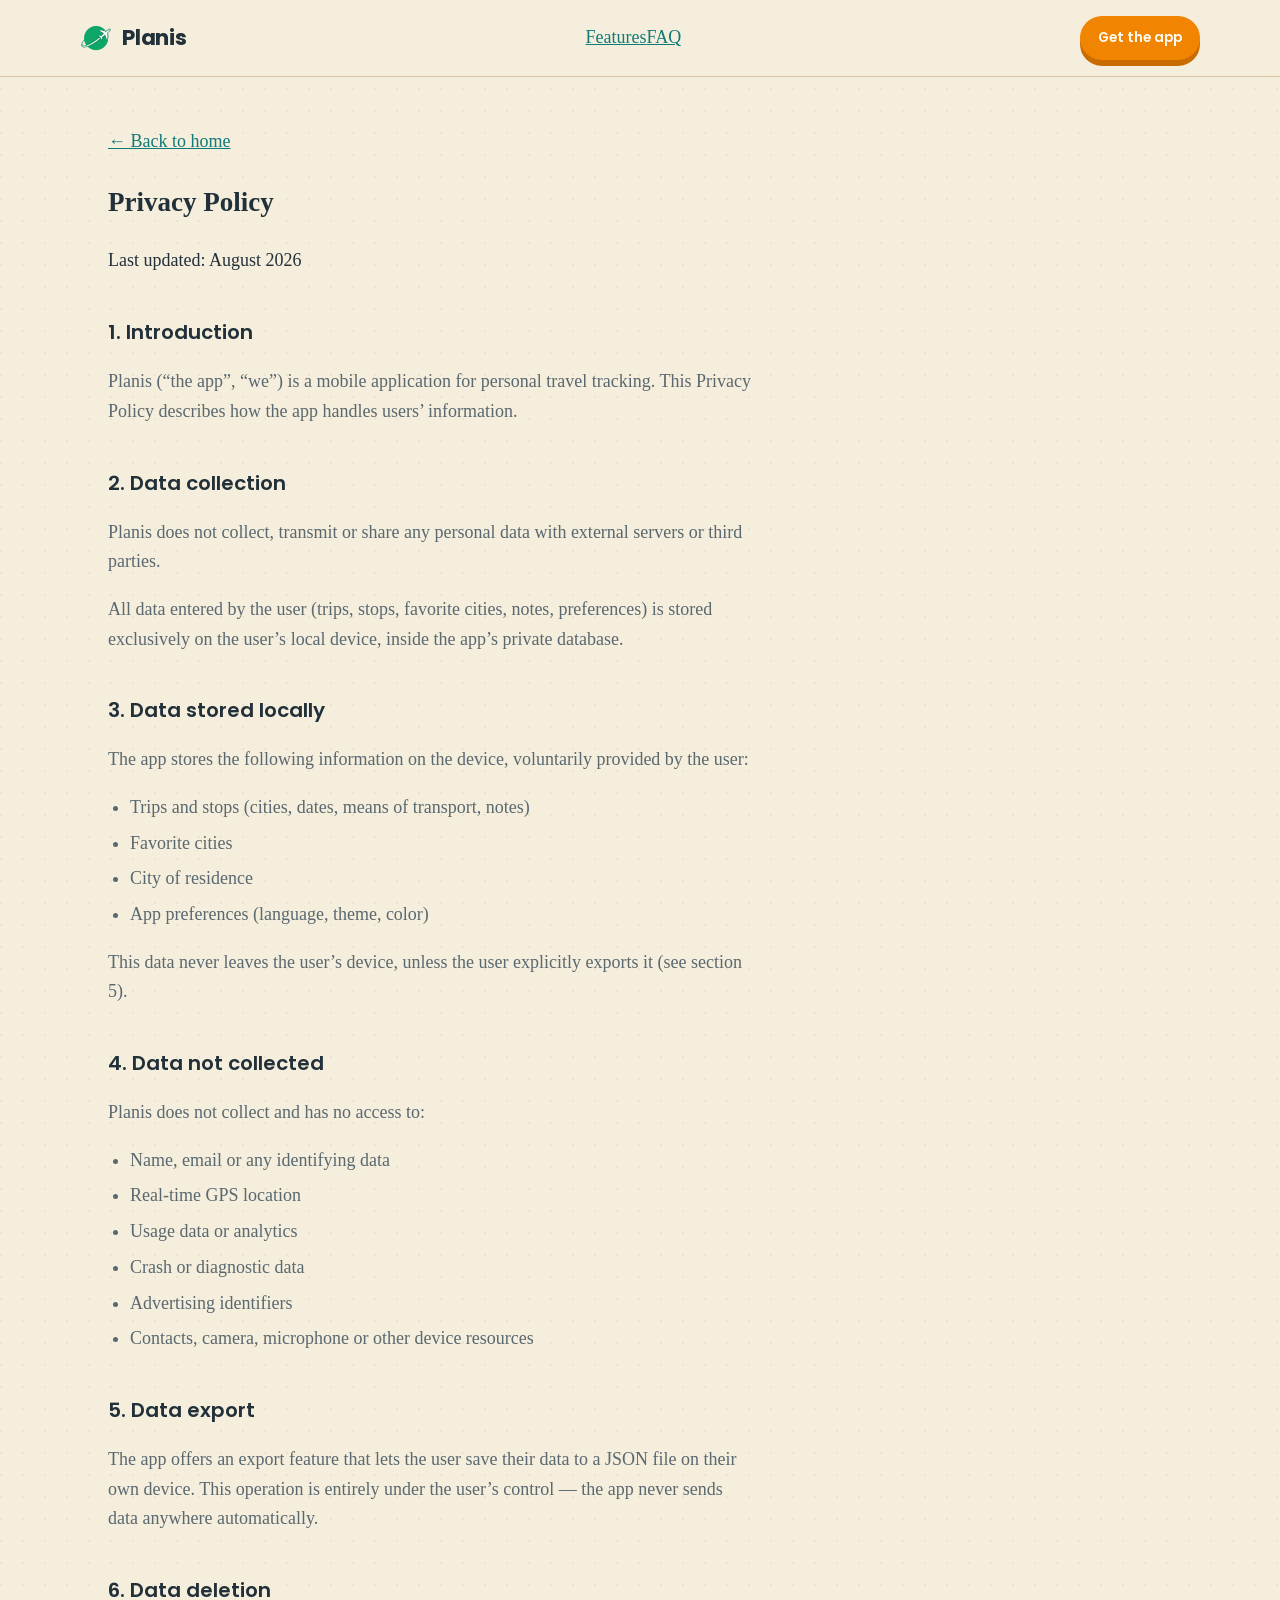
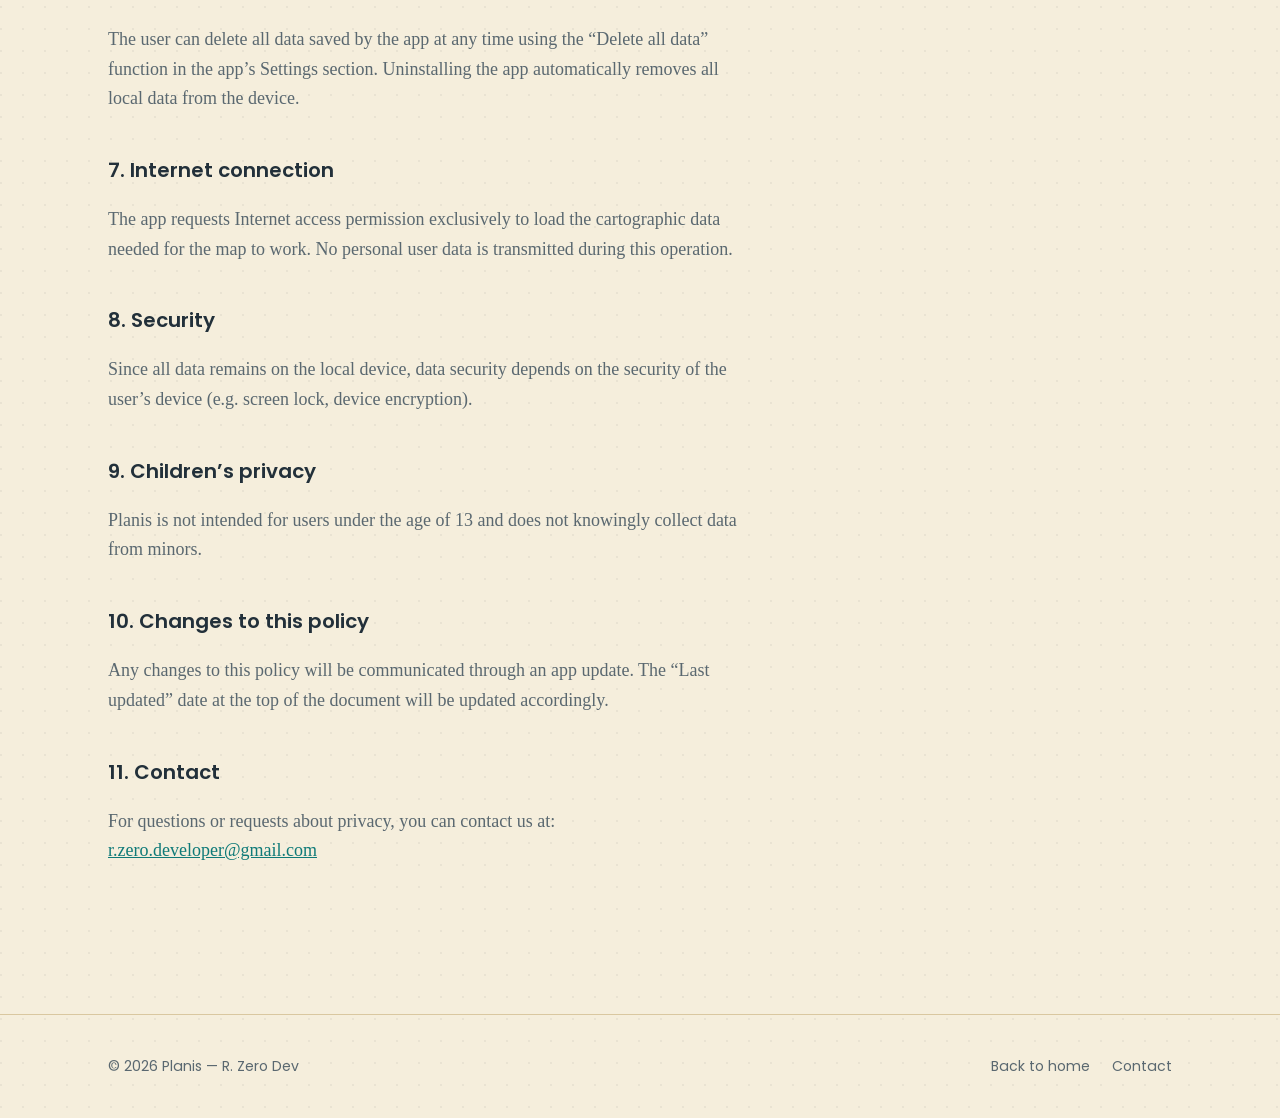
==== privacy.html @ 554a8220 "Update privacy.html" ====
<!DOCTYPE html>
<html lang="en">
<head>
<meta charset="UTF-8">
<meta name="viewport" content="width=device-width, initial-scale=1.0">
<title>Privacy Policy — Planis</title>
<meta name="description" content="Privacy Policy of Planis: how the app handles your data.">
<link rel="icon" href="icon.png">
<link rel="preconnect" href="https://fonts.googleapis.com">
<link rel="preconnect" href="https://fonts.gstatic.com" crossorigin>
<link href="https://fonts.googleapis.com/css2?family=Poppins:wght@400;500;600;700&display=swap" rel="stylesheet">
<link rel="stylesheet" href="style.css">
</head>
<body>

<header class="site">
  <div class="wrap site-bar">
    <a class="logo" href="index.html">
      <img class="logo-img" src="icon.png" alt="" onerror="this.style.display='none';this.nextElementSibling.style.display='block'">
      <svg style="display:none" viewBox="0 0 32 32"><rect width="32" height="32" rx="9" fill="#0bc90f"/></svg>
      Planis
    </a>
    <nav class="pill"><a href="index.html#features">Features</a><a href="index.html#faq">FAQ</a></nav>
    <a class="btn btn-primary btn-small" href="https://play.google.com/store/apps/details?id=com.rzerodev.planis" target="_blank" rel="noopener">Get the app</a>
  </div>
  <div class="fade-line"></div>
</header>

<main>
  <section class="legal">
    <div class="wrap">
      <a class="back-link" href="index.html">&larr; Back to home</a>
      <h1>Privacy Policy</h1>
      <p class="updated">Last updated: August 2026</p>

      <div class="legal-body card">
        <h2>1. Introduction</h2>
        <p>Planis (“the app”, “we”) is a mobile application for personal travel tracking. This Privacy Policy describes how the app handles users’ information.</p>

        <h2>2. Data collection</h2>
        <p>Planis does not collect, transmit or share any personal data with external servers or third parties.</p>
        <p>All data entered by the user (trips, stops, favorite cities, notes, preferences) is stored exclusively on the user’s local device, inside the app’s private database.</p>

        <h2>3. Data stored locally</h2>
        <p>The app stores the following information on the device, voluntarily provided by the user:</p>
        <ul>
          <li>Trips and stops (cities, dates, means of transport, notes)</li>
          <li>Favorite cities</li>
          <li>City of residence</li>
          <li>App preferences (language, theme, color)</li>
        </ul>
        <p>This data never leaves the user’s device, unless the user explicitly exports it (see section 5).</p>

        <h2>4. Data not collected</h2>
        <p>Planis does not collect and has no access to:</p>
        <ul>
          <li>Name, email or any identifying data</li>
          <li>Real-time GPS location</li>
          <li>Usage data or analytics</li>
          <li>Crash or diagnostic data</li>
          <li>Advertising identifiers</li>
          <li>Contacts, camera, microphone or other device resources</li>
        </ul>

        <h2>5. Data export</h2>
        <p>The app offers an export feature that lets the user save their data to a JSON file on their own device. This operation is entirely under the user’s control — the app never sends data anywhere automatically.</p>

        <h2>6. Data deletion</h2>
        <p>The user can delete all data saved by the app at any time using the “Delete all data” function in the app’s Settings section. Uninstalling the app automatically removes all local data from the device.</p>

        <h2>7. Internet connection</h2>
        <p>The app requests Internet access permission exclusively to load the cartographic data needed for the map to work. No personal user data is transmitted during this operation.</p>

        <h2>8. Security</h2>
        <p>Since all data remains on the local device, data security depends on the security of the user’s device (e.g. screen lock, device encryption).</p>

        <h2>9. Children’s privacy</h2>
        <p>Planis is not intended for users under the age of 13 and does not knowingly collect data from minors.</p>

        <h2>10. Changes to this policy</h2>
        <p>Any changes to this policy will be communicated through an app update. The “Last updated” date at the top of the document will be updated accordingly.</p>

        <h2>11. Contact</h2>
        <p>For questions or requests about privacy, you can contact us at: <a href="mailto:r.zero.developer@gmail.com">r.zero.developer@gmail.com</a></p>
      </div>
    </div>
  </section>
</main>

<footer class="site">
  <div class="wrap">
    <div class="fade-line" style="margin:0"></div>
    <div class="footer-grid">
      <span>© <span id="anno"></span> Planis — R. Zero Dev</span>
      <div class="footer-links"><a href="index.html">Back to home</a><a href="mailto:r.zero.developer@gmail.com">Contact</a></div>
    </div>
  </div>
</footer>
<script>document.getElementById('anno').textContent = new Date().getFullYear();</script>
</body>
</html>
---- style.css ----
/* Planis — landing page
   Palette ispirata a una mappa di carta invecchiata: fondo "carta",
   inchiostro blu-antracite, accento arancione (lo stesso dell'app)
   e un teal "oceano" come secondo accento per le rotte tratteggiate. */

:root {
  --paper: #f5eedc;
  --paper-alt: #fbf6ea;
  --ink: #22303a;
  --ink-soft: #5a6870;
  --orange: #f18502;
  --orange-dark: #c96c00;
  --teal: #0f7a78;
  --line: #d9c7a0;
  --line-strong: #c2ac7c;
  --radius: 18px;
  --max-w: 1120px;
  --font-head: "Poppins", "Segoe UI", sans-serif;
  --font-body: "Newsreader", Georgia, "Times New Roman", serif;
}

* { box-sizing: border-box; }

html {
  scroll-behavior: smooth;
}

@media (prefers-reduced-motion: reduce) {
  html { scroll-behavior: auto; }
  * { animation-duration: 0.01ms !important; transition-duration: 0.01ms !important; }
}

body {
  margin: 0;
  background: var(--paper);
  color: var(--ink);
  font-family: var(--font-body);
  font-size: 18px;
  line-height: 1.65;
  background-image:
    radial-gradient(circle at 1px 1px, rgba(34,48,58,0.06) 1px, transparent 0);
  background-size: 22px 22px;
}

a { color: var(--teal); }
a:focus-visible,
button:focus-visible {
  outline: 3px solid var(--orange);
  outline-offset: 2px;
}

img, svg { max-width: 100%; display: block; }

.wrap {
  max-width: var(--max-w);
  margin: 0 auto;
  padding: 0 28px;
}

/* ---------- Header ---------- */

header.site {
  position: sticky;
  top: 0;
  z-index: 20;
  background: rgba(245, 238, 220, 0.92);
  backdrop-filter: blur(6px);
  border-bottom: 1px solid var(--line);
}

.site-bar {
  display: flex;
  align-items: center;
  justify-content: space-between;
  gap: 20px;
  padding: 16px 0;
}

.logo {
  display: flex;
  align-items: center;
  gap: 10px;
  font-family: var(--font-head);
  font-weight: 700;
  font-size: 1.35rem;
  color: var(--ink);
  text-decoration: none;
  letter-spacing: -0.01em;
}

.logo svg, .logo .logo-img { width: 32px; height: 32px; border-radius: 8px; }

nav.site-nav {
  display: flex;
  align-items: center;
  gap: 26px;
  font-family: var(--font-head);
  font-size: 0.95rem;
  font-weight: 500;
}

nav.site-nav a {
  color: var(--ink-soft);
  text-decoration: none;
  border-bottom: 2px solid transparent;
  padding-bottom: 3px;
  transition: border-color 0.15s ease, color 0.15s ease;
}

nav.site-nav a:hover { color: var(--ink); border-color: var(--orange); }

.btn {
  display: inline-flex;
  align-items: center;
  gap: 9px;
  font-family: var(--font-head);
  font-weight: 600;
  font-size: 0.95rem;
  text-decoration: none;
  padding: 12px 22px;
  border-radius: 999px;
  border: 2px solid transparent;
  cursor: pointer;
  transition: transform 0.15s ease, box-shadow 0.15s ease;
}

.btn-primary {
  background: var(--orange);
  color: #fffaf1;
  box-shadow: 0 6px 0 var(--orange-dark);
}
.btn-primary:hover { transform: translateY(-2px); }
.btn-primary:active { transform: translateY(2px); box-shadow: 0 2px 0 var(--orange-dark); }

.btn-ghost {
  border-color: var(--ink);
  color: var(--ink);
}
.btn-ghost:hover { background: var(--ink); color: var(--paper); }

.btn-small { padding: 9px 16px; font-size: 0.85rem; }

/* ---------- Hero ---------- */

.hero {
  padding: 70px 0 40px;
}

.hero-grid {
  display: grid;
  grid-template-columns: 1.1fr 0.9fr;
  gap: 56px;
  align-items: center;
}

.eyebrow-route {
  display: flex;
  align-items: center;
  gap: 10px;
  color: var(--teal);
  font-family: var(--font-head);
  font-weight: 600;
  font-size: 0.92rem;
  margin-bottom: 18px;
}

.eyebrow-route svg { width: 22px; height: 14px; }

h1.hero-title {
  font-family: var(--font-head);
  font-size: clamp(2.3rem, 4.2vw, 3.3rem);
  line-height: 1.12;
  font-weight: 700;
  letter-spacing: -0.02em;
  margin: 0 0 22px;
  color: var(--ink);
}

.hero-sub {
  font-size: 1.15rem;
  color: var(--ink-soft);
  max-width: 46ch;
  margin: 0 0 34px;
}

.hero-actions {
  display: flex;
  flex-wrap: wrap;
  align-items: center;
  gap: 16px;
  margin-bottom: 30px;
}

.hero-note {
  font-family: var(--font-head);
  font-size: 0.85rem;
  color: var(--ink-soft);
}

.social-row {
  display: flex;
  gap: 12px;
}

.social-btn {
  width: 42px;
  height: 42px;
  border-radius: 50%;
  border: 1.5px solid var(--line-strong);
  display: flex;
  align-items: center;
  justify-content: center;
  color: var(--ink);
  text-decoration: none;
  transition: background 0.15s ease, color 0.15s ease, border-color 0.15s ease;
}
.social-btn svg { width: 19px; height: 19px; }
.social-btn:hover { background: var(--ink); border-color: var(--ink); color: var(--paper); }

/* ---------- Hero illustration: hand-drawn route ---------- */

.hero-art {
  position: relative;
}

.map-card {
  background: var(--paper-alt);
  border: 1px solid var(--line);
  border-radius: var(--radius);
  padding: 26px;
  box-shadow: 0 18px 40px -22px rgba(34,48,58,0.35);
}

.map-card svg { width: 100%; height: auto; }

.stamp {
  position: absolute;
  font-family: var(--font-head);
  font-weight: 700;
  font-size: 0.72rem;
  letter-spacing: 0.03em;
  color: var(--teal);
  border: 2px solid var(--teal);
  border-radius: 50%;
  width: 74px;
  height: 74px;
  display: flex;
  align-items: center;
  justify-content: center;
  text-align: center;
  transform: rotate(-11deg);
  background: var(--paper-alt);
}

.stamp.stamp-2 {
  border-color: var(--orange);
  color: var(--orange-dark);
  transform: rotate(9deg);
}

/* ---------- Sections ---------- */

section { padding: 64px 0; }

.section-head {
  max-width: 60ch;
  margin-bottom: 44px;
}

.section-head .kicker {
  font-family: var(--font-head);
  font-weight: 600;
  color: var(--teal);
  font-size: 0.9rem;
  margin-bottom: 8px;
}

.section-head h2 {
  font-family: var(--font-head);
  font-size: clamp(1.6rem, 3vw, 2.2rem);
  font-weight: 700;
  letter-spacing: -0.01em;
  margin: 0 0 12px;
  color: var(--ink);
}

.section-head p {
  color: var(--ink-soft);
  margin: 0;
}

.route-divider {
  width: 100%;
  height: 20px;
  margin: 0 0 10px;
}

/* Features */

.feature-route {
  display: grid;
  grid-template-columns: repeat(4, 1fr);
  gap: 0;
  position: relative;
}

.feature-route::before {
  content: "";
  position: absolute;
  top: 34px;
  left: 5%;
  right: 5%;
  height: 0;
  border-top: 2.5px dashed var(--line-strong);
}

.feature {
  display: flex;
  flex-direction: column;
  align-items: flex-start;
  padding: 0 16px;
  position: relative;
}

.feature-badge {
  width: 68px;
  height: 68px;
  border-radius: 50%;
  background: var(--paper-alt);
  border: 2px solid var(--ink);
  display: flex;
  align-items: center;
  justify-content: center;
  margin-bottom: 20px;
  position: relative;
  z-index: 2;
}

.feature-badge svg { width: 30px; height: 30px; color: var(--ink); }

.feature h3 {
  font-family: var(--font-head);
  font-size: 1.05rem;
  font-weight: 600;
  margin: 0 0 8px;
}

.feature p {
  color: var(--ink-soft);
  font-size: 0.98rem;
  margin: 0;
}

/* CTA band */

.cta-band {
  background: var(--ink);
  color: var(--paper);
  border-radius: 26px;
  padding: 56px 48px;
  display: flex;
  align-items: center;
  justify-content: space-between;
  gap: 30px;
  flex-wrap: wrap;
}

.cta-band h2 {
  font-family: var(--font-head);
  font-size: clamp(1.5rem, 3vw, 2rem);
  margin: 0 0 8px;
}

.cta-band p {
  color: #c8d2d6;
  margin: 0;
  max-width: 48ch;
}

.cta-band .btn-primary {
  box-shadow: 0 6px 0 var(--orange-dark);
}

/* ---------- Footer ---------- */

footer.site {
  border-top: 1px solid var(--line);
  padding: 40px 0;
  margin-top: 40px;
}

.footer-grid {
  display: flex;
  justify-content: space-between;
  align-items: center;
  flex-wrap: wrap;
  gap: 18px;
  font-family: var(--font-head);
  font-size: 0.88rem;
  color: var(--ink-soft);
}

.footer-links {
  display: flex;
  gap: 22px;
}

.footer-links a {
  color: var(--ink-soft);
  text-decoration: none;
}
.footer-links a:hover { color: var(--ink); text-decoration: underline; }

/* ---------- Privacy page ---------- */

.legal {
  padding: 50px 0 90px;
}

.legal-header {
  margin-bottom: 40px;
  padding-bottom: 24px;
  border-bottom: 2px dashed var(--line-strong);
}

.legal-header .back-link {
  display: inline-flex;
  align-items: center;
  gap: 6px;
  font-family: var(--font-head);
  font-size: 0.9rem;
  font-weight: 600;
  color: var(--teal);
  text-decoration: none;
  margin-bottom: 18px;
}

.legal-header h1 {
  font-family: var(--font-head);
  font-size: clamp(1.8rem, 3.4vw, 2.4rem);
  margin: 0 0 8px;
}

.legal-header .updated {
  font-style: italic;
  color: var(--ink-soft);
  font-size: 0.95rem;
}

.legal-body { max-width: 72ch; }

.legal-body h2 {
  font-family: var(--font-head);
  font-size: 1.25rem;
  font-weight: 600;
  margin: 40px 0 12px;
  color: var(--ink);
}

.legal-body p, .legal-body li { color: var(--ink-soft); }
.legal-body ul { padding-left: 22px; }
.legal-body li { margin-bottom: 6px; }

/* ---------- Responsive ---------- */

@media (max-width: 860px) {
  .hero-grid { grid-template-columns: 1fr; }
  .hero-art { order: -1; }
  .feature-route { grid-template-columns: 1fr 1fr; row-gap: 36px; }
  .feature-route::before { display: none; }
  .cta-band { flex-direction: column; text-align: center; justify-content: center; }
}

@media (max-width: 560px) {
  body { font-size: 16.5px; }
  .site-bar nav.site-nav { display: none; }
  .feature-route { grid-template-columns: 1fr; }
  .wrap { padding: 0 20px; }
  .cta-band { padding: 40px 26px; }
}


/* ---------- Screenshot frame (con placeholder se manca il file) ---------- */

.shot {
  background: var(--ink);
  border-radius: 22px;
  padding: 8px;
  box-shadow: 0 22px 40px -22px rgba(34,48,58,0.5);
  overflow: hidden;
}
.shot img { width: 100%; height: auto; border-radius: 15px; }
.shot.empty {
  aspect-ratio: 16 / 9;
  display: flex;
  align-items: center;
  justify-content: center;
  background: var(--paper-alt);
  border: 2px dashed var(--line-strong);
  box-shadow: none;
  color: var(--ink-soft);
  font-family: var(--font-head);
  font-size: 0.85rem;
}

/* ---------- Stats strip ---------- */

.stats {
  display: grid;
  grid-template-columns: repeat(4, 1fr);
  border-top: 2px dashed var(--line-strong);
  border-bottom: 2px dashed var(--line-strong);
  padding: 26px 0;
}
.stat-item { padding: 0 18px; border-left: 1px solid var(--line); }
.stat-item:first-child { border-left: 0; padding-left: 0; }
.stat-num {
  font-family: var(--font-head);
  font-weight: 700;
  font-size: 1.9rem;
  color: var(--orange-dark);
  line-height: 1.2;
}
.stat-txt { color: var(--ink-soft); font-size: 0.95rem; }

/* ---------- Feature rows con screenshot ---------- */

.row {
  display: grid;
  grid-template-columns: 1fr 1fr;
  gap: 56px;
  align-items: center;
  padding: 44px 0;
}
.row.flip .row-text { order: 2; }
.row h3 {
  font-family: var(--font-head);
  font-size: 1.5rem;
  margin: 0 0 12px;
  letter-spacing: -0.01em;
}
.row p { color: var(--ink-soft); margin: 0 0 16px; max-width: 46ch; }
.tags { display: flex; flex-wrap: wrap; gap: 8px; }
.tags span {
  font-family: var(--font-head);
  font-size: 0.8rem;
  font-weight: 500;
  border: 1.5px solid var(--line-strong);
  border-radius: 999px;
  padding: 4px 12px;
  color: var(--ink);
}

/* ---------- FAQ ---------- */

.faq { max-width: 760px; }
.faq details { border-bottom: 1px solid var(--line-strong); padding: 18px 0; }
.faq summary {
  font-family: var(--font-head);
  font-weight: 600;
  cursor: pointer;
  list-style: none;
  display: flex;
  justify-content: space-between;
  gap: 16px;
}
.faq summary::-webkit-details-marker { display: none; }
.faq summary::after { content: "+"; color: var(--orange-dark); font-size: 1.3rem; line-height: 1; }
.faq details[open] summary::after { content: "\2212"; }
.faq details p { color: var(--ink-soft); margin: 12px 0 0; }

.follow { display: flex; align-items: center; gap: 18px; flex-wrap: wrap; }
.follow p { margin: 0; font-family: var(--font-head); font-weight: 600; }

@media (max-width: 860px) {
  .row { grid-template-columns: 1fr; gap: 26px; padding: 30px 0; }
  .row.flip .row-text { order: 0; }
  .stats { grid-template-columns: 1fr 1fr; row-gap: 22px; }
  .stat-item:nth-child(3) { border-left: 0; padding-left: 0; }
}
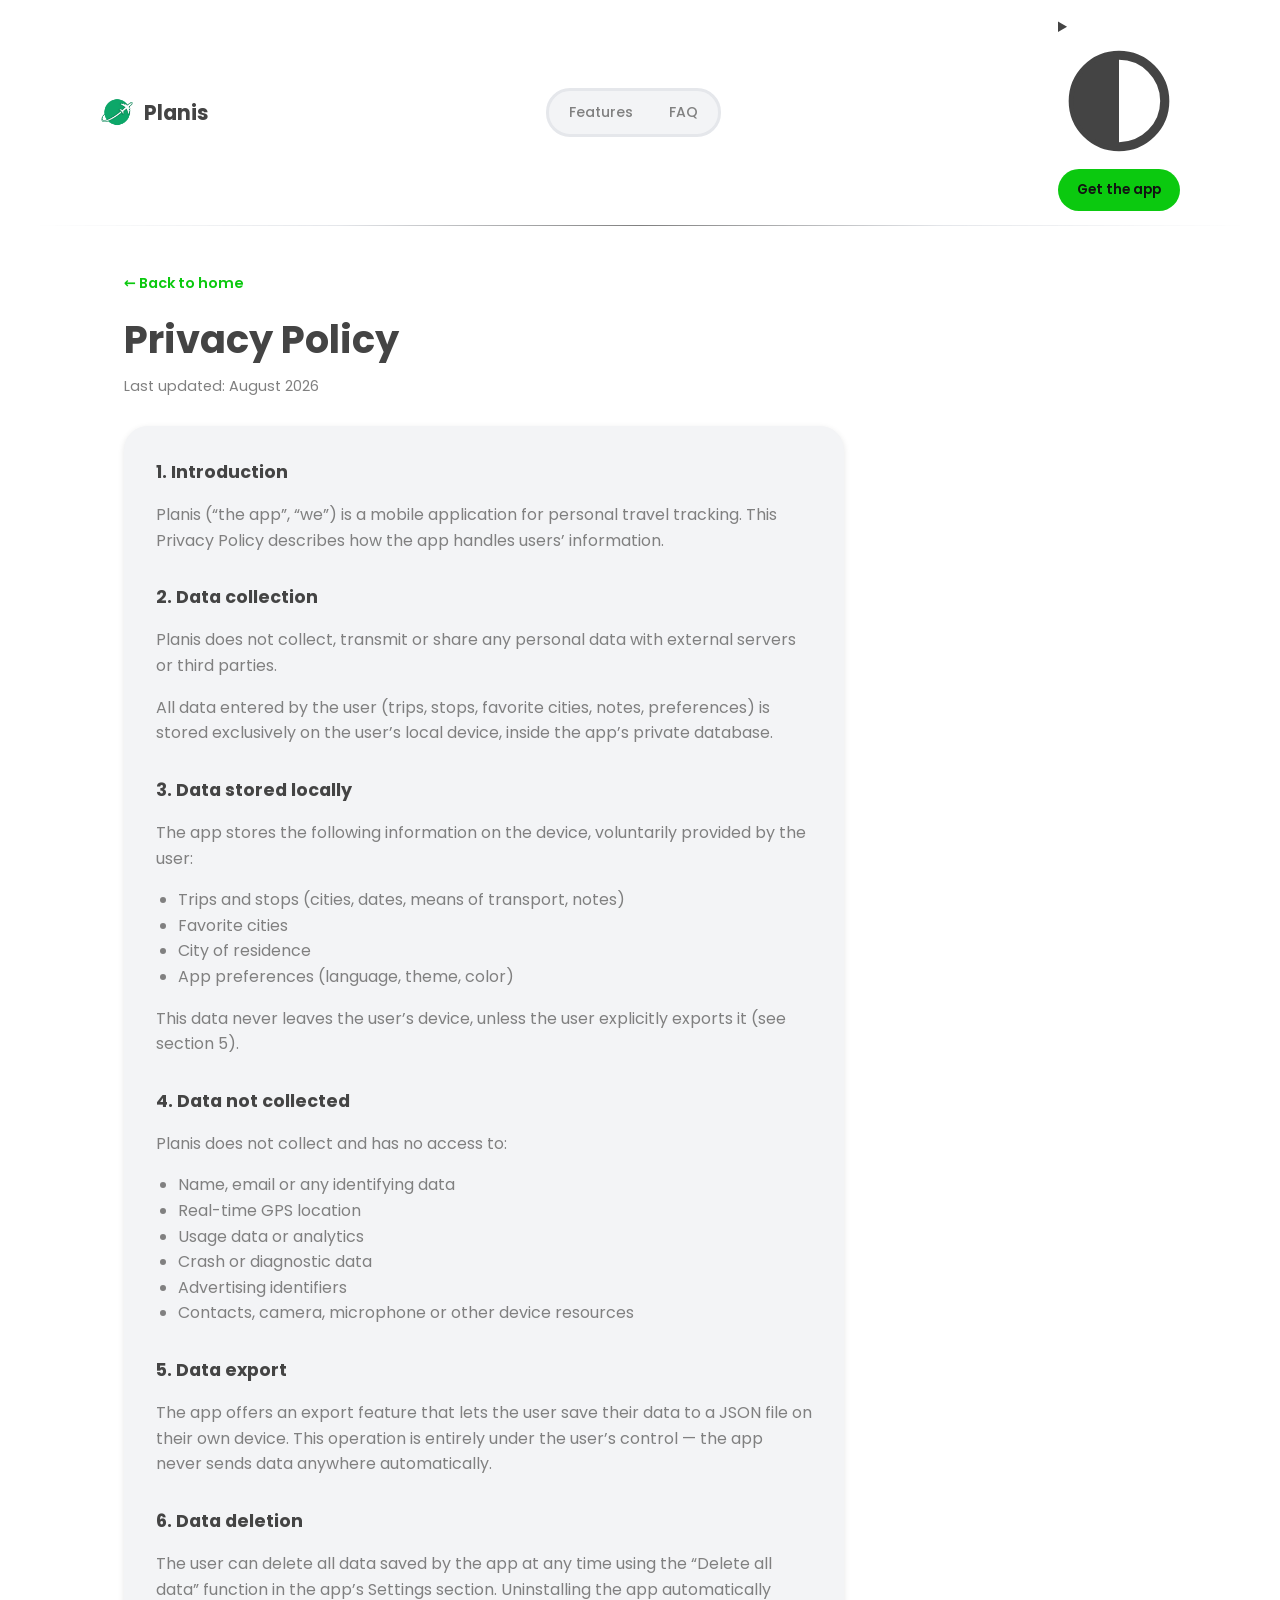
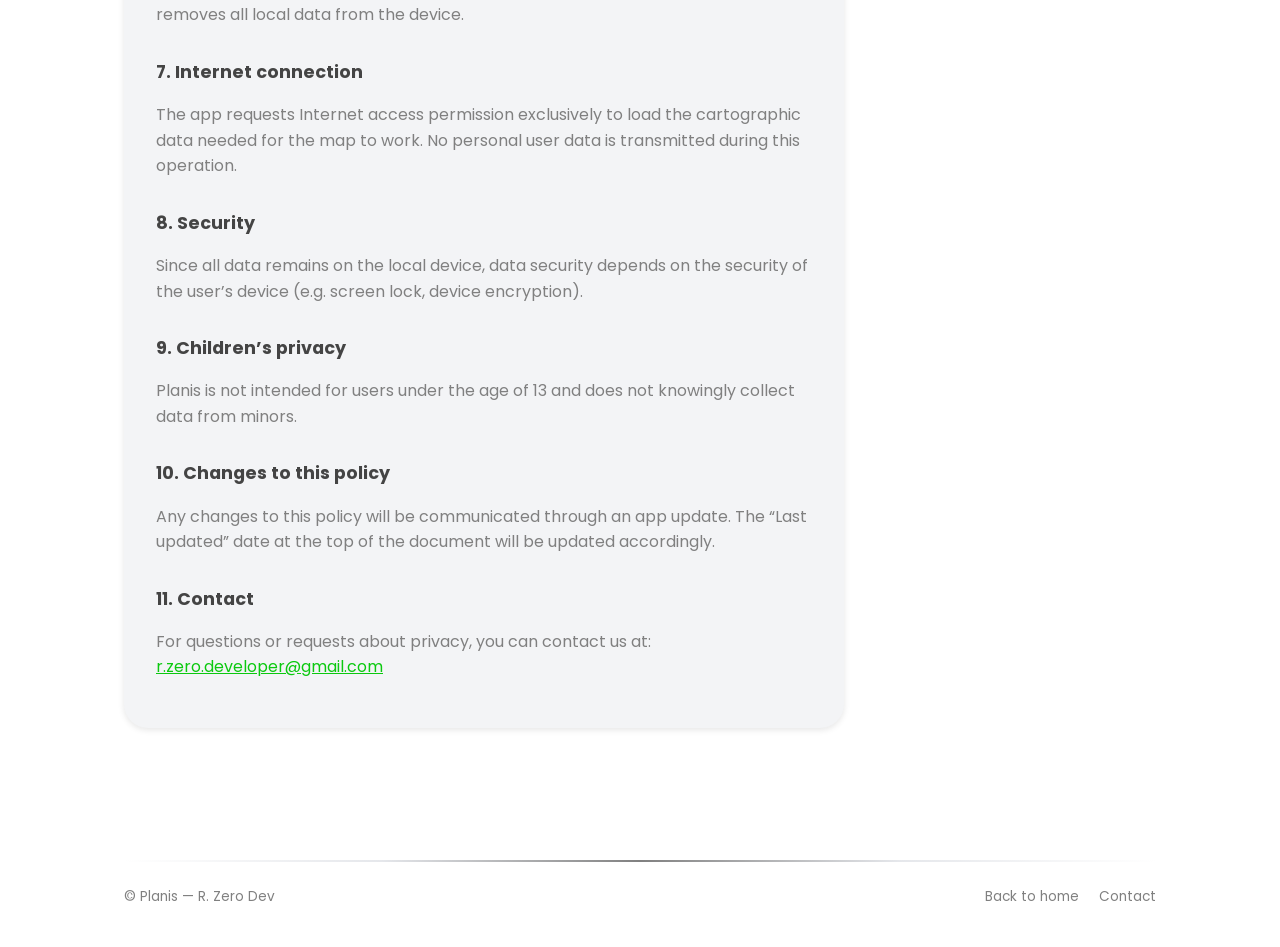
==== commit 2b3b10b0: "Update privacy.html" ====
--- a/privacy.html
+++ b/privacy.html
@@ -4,8 +4,10 @@
 <meta charset="UTF-8">
 <meta name="viewport" content="width=device-width, initial-scale=1.0">
 <title>Privacy Policy — Planis</title>
+<link rel="canonical" href="https://rzerodeveloper.github.io/planis-privacy/privacy.html">
 <meta name="description" content="Privacy Policy of Planis: how the app handles your data.">
 <link rel="icon" href="icon.png">
+<script src="script.js"></script>
 <link rel="preconnect" href="https://fonts.googleapis.com">
 <link rel="preconnect" href="https://fonts.gstatic.com" crossorigin>
 <link href="https://fonts.googleapis.com/css2?family=Poppins:wght@400;500;600;700&display=swap" rel="stylesheet">
@@ -21,7 +23,28 @@
       Planis
     </a>
     <nav class="pill"><a href="index.html#features">Features</a><a href="index.html#faq">FAQ</a></nav>
-    <a class="btn btn-primary btn-small" href="https://play.google.com/store/apps/details?id=com.rzerodev.planis" target="_blank" rel="noopener">Get the app</a>
+    <div class="header-actions">
+      <details class="prefs">
+        <summary aria-label="Appearance"><svg viewBox="0 0 24 24" fill="none" stroke="currentColor" stroke-width="1.8" stroke-linecap="round"><circle cx="12" cy="12" r="9"/><path d="M12 3a9 9 0 0 0 0 18z" fill="currentColor" stroke="none"/></svg></summary>
+        <div class="prefs-panel">
+          <div class="prefs-label">Theme</div>
+          <div class="seg" role="group" aria-label="Theme">
+            <button data-theme-set="system" aria-pressed="true">System</button>
+            <button data-theme-set="light" aria-pressed="false">Light</button>
+            <button data-theme-set="dark" aria-pressed="false">Dark</button>
+          </div>
+          <div class="prefs-label">Accent color</div>
+          <div class="swatches" role="group" aria-label="Accent color">
+            <button class="swatch" style="background:#0BC90F" data-c="#0BC90F" aria-label="Green" aria-pressed="true"></button>
+            <button class="swatch" style="background:#F18502" data-c="#F18502" aria-label="Orange" aria-pressed="false"></button>
+            <button class="swatch" style="background:#00EAFF" data-c="#00EAFF" aria-label="Cyan" aria-pressed="false"></button>
+            <button class="swatch" style="background:#A90CC4" data-c="#A90CC4" aria-label="Magenta" aria-pressed="false"></button>
+            <button class="swatch" style="background:#BD1207" data-c="#BD1207" aria-label="Red" aria-pressed="false"></button>
+          </div>
+        </div>
+      </details>
+      <a class="btn btn-primary btn-small" href="https://play.google.com/store/apps/details?id=com.rzerodev.planis" target="_blank" rel="noopener">Get the app</a>
+    </div>
   </div>
   <div class="fade-line"></div>
 </header>
@@ -96,6 +119,5 @@
     </div>
   </div>
 </footer>
-<script>document.getElementById('anno').textContent = new Date().getFullYear();</script>
 </body>
 </html>
--- a/style.css
+++ b/style.css
@@ -1,60 +1,59 @@
-/* Planis — landing page
-   Palette ispirata a una mappa di carta invecchiata: fondo "carta",
-   inchiostro blu-antracite, accento arancione (lo stesso dell'app)
-   e un teal "oceano" come secondo accento per le rotte tratteggiate. */
+/* Planis landing — stile ripreso dall'app (Theme.kt): Poppins, card a 24dp,
+   superfici chiaro/scuro, colore d'accento selezionabile, linea sfumata sotto i titoli. */
 
 :root {
-  --paper: #f5eedc;
-  --paper-alt: #fbf6ea;
-  --ink: #22303a;
-  --ink-soft: #5a6870;
-  --orange: #f18502;
-  --orange-dark: #c96c00;
-  --teal: #0f7a78;
-  --line: #d9c7a0;
-  --line-strong: #c2ac7c;
-  --radius: 18px;
-  --max-w: 1120px;
-  --font-head: "Poppins", "Segoe UI", sans-serif;
-  --font-body: "Newsreader", Georgia, "Times New Roman", serif;
+  --accent: #0bc90f;
+  --surface: #ffffff;
+  --surface-var: #f3f4f6;
+  --outline: #e5e7eb;
+  --on: #444444;
+  --on-var: #808080;
+  --on-accent: #121212;
+  --radius: 24px;
+  --max-w: 1080px;
+  --font: "Poppins", system-ui, sans-serif;
+}
+
+@media (prefers-color-scheme: dark) {
+  :root {
+    --surface: #121212;
+    --surface-var: #1e1e1e;
+    --outline: #2c2c2c;
+    --on: #e3e3e3;
+    --on-var: #8e8e93;
+  }
 }
 
 * { box-sizing: border-box; }
-
-html {
-  scroll-behavior: smooth;
-}
-
+html { scroll-behavior: smooth; }
 @media (prefers-reduced-motion: reduce) {
   html { scroll-behavior: auto; }
-  * { animation-duration: 0.01ms !important; transition-duration: 0.01ms !important; }
+  * { transition-duration: 0.01ms !important; }
 }
 
 body {
   margin: 0;
-  background: var(--paper);
-  color: var(--ink);
-  font-family: var(--font-body);
-  font-size: 18px;
-  line-height: 1.65;
-  background-image:
-    radial-gradient(circle at 1px 1px, rgba(34,48,58,0.06) 1px, transparent 0);
-  background-size: 22px 22px;
-}
-
-a { color: var(--teal); }
-a:focus-visible,
-button:focus-visible {
-  outline: 3px solid var(--orange);
-  outline-offset: 2px;
-}
-
-img, svg { max-width: 100%; display: block; }
-
-.wrap {
-  max-width: var(--max-w);
-  margin: 0 auto;
-  padding: 0 28px;
+  background: var(--surface);
+  color: var(--on);
+  font-family: var(--font);
+  font-size: 16px;
+  line-height: 1.6;
+}
+
+a { color: var(--accent); }
+a:focus-visible, button:focus-visible, summary:focus-visible {
+  outline: 3px solid var(--accent);
+  outline-offset: 3px;
+}
+img { max-width: 100%; display: block; }
+
+.wrap { max-width: var(--max-w); margin: 0 auto; padding: 0 24px; }
+
+/* Linea sfumata come sotto la TopAppBar dell'app */
+.fade-line {
+  height: 1.5px;
+  margin: 0 32px;
+  background: linear-gradient(90deg, transparent, var(--outline), var(--on-var), var(--outline), transparent);
 }
 
 /* ---------- Header ---------- */
@@ -63,518 +62,196 @@
   position: sticky;
   top: 0;
   z-index: 20;
-  background: rgba(245, 238, 220, 0.92);
-  backdrop-filter: blur(6px);
-  border-bottom: 1px solid var(--line);
-}
-
+  background: color-mix(in srgb, var(--surface) 92%, transparent);
+  backdrop-filter: blur(8px);
+}
 .site-bar {
   display: flex;
   align-items: center;
   justify-content: space-between;
-  gap: 20px;
-  padding: 16px 0;
-}
-
+  gap: 16px;
+  padding: 14px 0;
+}
 .logo {
   display: flex;
   align-items: center;
   gap: 10px;
-  font-family: var(--font-head);
   font-weight: 700;
-  font-size: 1.35rem;
-  color: var(--ink);
+  font-size: 1.3rem;
+  color: var(--on);
   text-decoration: none;
-  letter-spacing: -0.01em;
-}
-
-.logo svg, .logo .logo-img { width: 32px; height: 32px; border-radius: 8px; }
-
-nav.site-nav {
+}
+.logo-img, .logo svg { width: 34px; height: 34px; border-radius: 10px; }
+
+/* Barra di navigazione a pillola, come la NavigationBar dell'app */
+nav.pill {
   display: flex;
-  align-items: center;
-  gap: 26px;
-  font-family: var(--font-head);
-  font-size: 0.95rem;
+  gap: 4px;
+  padding: 4px;
+  background: var(--surface-var);
+  border: 3px solid var(--outline);
+  border-radius: 24px;
+}
+nav.pill a {
+  color: var(--on-var);
+  text-decoration: none;
+  font-size: 0.88rem;
   font-weight: 500;
-}
-
-nav.site-nav a {
-  color: var(--ink-soft);
-  text-decoration: none;
-  border-bottom: 2px solid transparent;
-  padding-bottom: 3px;
-  transition: border-color 0.15s ease, color 0.15s ease;
-}
-
-nav.site-nav a:hover { color: var(--ink); border-color: var(--orange); }
+  padding: 6px 16px;
+  border-radius: 18px;
+  transition: color 0.15s;
+}
+nav.pill a:hover { color: var(--accent); }
 
 .btn {
   display: inline-flex;
   align-items: center;
-  gap: 9px;
-  font-family: var(--font-head);
+  gap: 8px;
+  font-family: var(--font);
   font-weight: 600;
   font-size: 0.95rem;
   text-decoration: none;
-  padding: 12px 22px;
-  border-radius: 999px;
-  border: 2px solid transparent;
-  cursor: pointer;
-  transition: transform 0.15s ease, box-shadow 0.15s ease;
-}
-
-.btn-primary {
-  background: var(--orange);
-  color: #fffaf1;
-  box-shadow: 0 6px 0 var(--orange-dark);
-}
-.btn-primary:hover { transform: translateY(-2px); }
-.btn-primary:active { transform: translateY(2px); box-shadow: 0 2px 0 var(--orange-dark); }
-
-.btn-ghost {
-  border-color: var(--ink);
-  color: var(--ink);
-}
-.btn-ghost:hover { background: var(--ink); color: var(--paper); }
-
-.btn-small { padding: 9px 16px; font-size: 0.85rem; }
+  padding: 13px 26px;
+  border-radius: 24px;
+  border: 1px solid transparent;
+  transition: transform 0.15s;
+}
+.btn:hover { transform: translateY(-2px); }
+.btn-primary { background: var(--accent); color: var(--on-accent); }
+.btn-ghost { background: var(--surface); border-color: var(--outline); color: var(--on); }
+.btn-small { padding: 9px 18px; font-size: 0.85rem; }
 
 /* ---------- Hero ---------- */
 
-.hero {
-  padding: 70px 0 40px;
-}
-
+.hero { padding: 64px 0 32px; }
 .hero-grid {
   display: grid;
-  grid-template-columns: 1.1fr 0.9fr;
-  gap: 56px;
-  align-items: center;
-}
-
-.eyebrow-route {
-  display: flex;
-  align-items: center;
-  gap: 10px;
-  color: var(--teal);
-  font-family: var(--font-head);
-  font-weight: 600;
-  font-size: 0.92rem;
-  margin-bottom: 18px;
-}
-
-.eyebrow-route svg { width: 22px; height: 14px; }
-
+  grid-template-columns: 1.05fr 0.95fr;
+  gap: 48px;
+  align-items: center;
+}
 h1.hero-title {
-  font-family: var(--font-head);
-  font-size: clamp(2.3rem, 4.2vw, 3.3rem);
-  line-height: 1.12;
+  font-size: clamp(2.1rem, 4.4vw, 3.2rem);
+  line-height: 1.15;
   font-weight: 700;
   letter-spacing: -0.02em;
-  margin: 0 0 22px;
-  color: var(--ink);
-}
-
-.hero-sub {
-  font-size: 1.15rem;
-  color: var(--ink-soft);
-  max-width: 46ch;
-  margin: 0 0 34px;
-}
-
-.hero-actions {
-  display: flex;
-  flex-wrap: wrap;
-  align-items: center;
-  gap: 16px;
-  margin-bottom: 30px;
-}
-
-.hero-note {
-  font-family: var(--font-head);
-  font-size: 0.85rem;
-  color: var(--ink-soft);
-}
-
-.social-row {
-  display: flex;
-  gap: 12px;
-}
-
+  margin: 0 0 18px;
+  color: var(--on);
+}
+.hero-title em { font-style: normal; color: var(--accent); }
+.hero-sub { color: var(--on-var); font-size: 1.08rem; max-width: 46ch; margin: 0 0 30px; }
+.hero-actions { display: flex; flex-wrap: wrap; gap: 12px; margin-bottom: 28px; }
+
+.social-row { display: flex; gap: 10px; }
 .social-btn {
-  width: 42px;
-  height: 42px;
-  border-radius: 50%;
-  border: 1.5px solid var(--line-strong);
-  display: flex;
-  align-items: center;
-  justify-content: center;
-  color: var(--ink);
-  text-decoration: none;
-  transition: background 0.15s ease, color 0.15s ease, border-color 0.15s ease;
-}
-.social-btn svg { width: 19px; height: 19px; }
-.social-btn:hover { background: var(--ink); border-color: var(--ink); color: var(--paper); }
-
-/* ---------- Hero illustration: hand-drawn route ---------- */
-
-.hero-art {
-  position: relative;
-}
-
-.map-card {
-  background: var(--paper-alt);
-  border: 1px solid var(--line);
+  width: 44px; height: 44px;
+  border-radius: 14px;
+  background: var(--surface-var);
+  border: 1px solid var(--outline);
+  display: flex; align-items: center; justify-content: center;
+  color: var(--on);
+  transition: color 0.15s, border-color 0.15s;
+}
+.social-btn svg { width: 20px; height: 20px; }
+.social-btn:hover { color: var(--accent); border-color: var(--accent); }
+
+.swatches { display: flex; align-items: center; gap: 8px; margin-top: 22px; color: var(--on-var); font-size: 0.82rem; }
+.swatch {
+  width: 22px; height: 22px; border-radius: 50%;
+  border: 2px solid var(--surface);
+  box-shadow: 0 0 0 1px var(--outline);
+  cursor: pointer; padding: 0;
+}
+.swatch[aria-pressed="true"] { box-shadow: 0 0 0 2px var(--on); }
+
+/* ---------- Cards ---------- */
+
+.card {
+  background: var(--surface-var);
   border-radius: var(--radius);
-  padding: 26px;
-  box-shadow: 0 18px 40px -22px rgba(34,48,58,0.35);
-}
-
-.map-card svg { width: 100%; height: auto; }
-
-.stamp {
-  position: absolute;
-  font-family: var(--font-head);
-  font-weight: 700;
-  font-size: 0.72rem;
-  letter-spacing: 0.03em;
-  color: var(--teal);
-  border: 2px solid var(--teal);
-  border-radius: 50%;
-  width: 74px;
-  height: 74px;
-  display: flex;
-  align-items: center;
-  justify-content: center;
-  text-align: center;
-  transform: rotate(-11deg);
-  background: var(--paper-alt);
-}
-
-.stamp.stamp-2 {
-  border-color: var(--orange);
-  color: var(--orange-dark);
-  transform: rotate(9deg);
-}
-
-/* ---------- Sections ---------- */
-
-section { padding: 64px 0; }
-
-.section-head {
-  max-width: 60ch;
-  margin-bottom: 44px;
-}
-
-.section-head .kicker {
-  font-family: var(--font-head);
-  font-weight: 600;
-  color: var(--teal);
-  font-size: 0.9rem;
-  margin-bottom: 8px;
-}
-
-.section-head h2 {
-  font-family: var(--font-head);
-  font-size: clamp(1.6rem, 3vw, 2.2rem);
-  font-weight: 700;
-  letter-spacing: -0.01em;
-  margin: 0 0 12px;
-  color: var(--ink);
-}
-
-.section-head p {
-  color: var(--ink-soft);
-  margin: 0;
-}
-
-.route-divider {
-  width: 100%;
-  height: 20px;
-  margin: 0 0 10px;
-}
-
-/* Features */
-
-.feature-route {
-  display: grid;
-  grid-template-columns: repeat(4, 1fr);
-  gap: 0;
-  position: relative;
-}
-
-.feature-route::before {
-  content: "";
-  position: absolute;
-  top: 34px;
-  left: 5%;
-  right: 5%;
-  height: 0;
-  border-top: 2.5px dashed var(--line-strong);
-}
-
-.feature {
-  display: flex;
-  flex-direction: column;
-  align-items: flex-start;
-  padding: 0 16px;
-  position: relative;
-}
-
-.feature-badge {
-  width: 68px;
-  height: 68px;
-  border-radius: 50%;
-  background: var(--paper-alt);
-  border: 2px solid var(--ink);
-  display: flex;
-  align-items: center;
-  justify-content: center;
-  margin-bottom: 20px;
-  position: relative;
-  z-index: 2;
-}
-
-.feature-badge svg { width: 30px; height: 30px; color: var(--ink); }
-
-.feature h3 {
-  font-family: var(--font-head);
-  font-size: 1.05rem;
-  font-weight: 600;
-  margin: 0 0 8px;
-}
-
-.feature p {
-  color: var(--ink-soft);
-  font-size: 0.98rem;
-  margin: 0;
-}
-
-/* CTA band */
-
-.cta-band {
-  background: var(--ink);
-  color: var(--paper);
-  border-radius: 26px;
-  padding: 56px 48px;
-  display: flex;
-  align-items: center;
-  justify-content: space-between;
-  gap: 30px;
-  flex-wrap: wrap;
-}
-
-.cta-band h2 {
-  font-family: var(--font-head);
-  font-size: clamp(1.5rem, 3vw, 2rem);
-  margin: 0 0 8px;
-}
-
-.cta-band p {
-  color: #c8d2d6;
-  margin: 0;
-  max-width: 48ch;
-}
-
-.cta-band .btn-primary {
-  box-shadow: 0 6px 0 var(--orange-dark);
-}
-
-/* ---------- Footer ---------- */
-
-footer.site {
-  border-top: 1px solid var(--line);
-  padding: 40px 0;
-  margin-top: 40px;
-}
-
-.footer-grid {
-  display: flex;
-  justify-content: space-between;
-  align-items: center;
-  flex-wrap: wrap;
-  gap: 18px;
-  font-family: var(--font-head);
-  font-size: 0.88rem;
-  color: var(--ink-soft);
-}
-
-.footer-links {
-  display: flex;
-  gap: 22px;
-}
-
-.footer-links a {
-  color: var(--ink-soft);
-  text-decoration: none;
-}
-.footer-links a:hover { color: var(--ink); text-decoration: underline; }
-
-/* ---------- Privacy page ---------- */
-
-.legal {
-  padding: 50px 0 90px;
-}
-
-.legal-header {
-  margin-bottom: 40px;
-  padding-bottom: 24px;
-  border-bottom: 2px dashed var(--line-strong);
-}
-
-.legal-header .back-link {
-  display: inline-flex;
-  align-items: center;
-  gap: 6px;
-  font-family: var(--font-head);
-  font-size: 0.9rem;
-  font-weight: 600;
-  color: var(--teal);
-  text-decoration: none;
-  margin-bottom: 18px;
-}
-
-.legal-header h1 {
-  font-family: var(--font-head);
-  font-size: clamp(1.8rem, 3.4vw, 2.4rem);
-  margin: 0 0 8px;
-}
-
-.legal-header .updated {
-  font-style: italic;
-  color: var(--ink-soft);
-  font-size: 0.95rem;
-}
-
-.legal-body { max-width: 72ch; }
-
-.legal-body h2 {
-  font-family: var(--font-head);
-  font-size: 1.25rem;
-  font-weight: 600;
-  margin: 40px 0 12px;
-  color: var(--ink);
-}
-
-.legal-body p, .legal-body li { color: var(--ink-soft); }
-.legal-body ul { padding-left: 22px; }
-.legal-body li { margin-bottom: 6px; }
-
-/* ---------- Responsive ---------- */
-
-@media (max-width: 860px) {
-  .hero-grid { grid-template-columns: 1fr; }
-  .hero-art { order: -1; }
-  .feature-route { grid-template-columns: 1fr 1fr; row-gap: 36px; }
-  .feature-route::before { display: none; }
-  .cta-band { flex-direction: column; text-align: center; justify-content: center; }
-}
-
-@media (max-width: 560px) {
-  body { font-size: 16.5px; }
-  .site-bar nav.site-nav { display: none; }
-  .feature-route { grid-template-columns: 1fr; }
-  .wrap { padding: 0 20px; }
-  .cta-band { padding: 40px 26px; }
-}
-
-
-/* ---------- Screenshot frame (con placeholder se manca il file) ---------- */
-
-.shot {
-  background: var(--ink);
-  border-radius: 22px;
-  padding: 8px;
-  box-shadow: 0 22px 40px -22px rgba(34,48,58,0.5);
-  overflow: hidden;
-}
-.shot img { width: 100%; height: auto; border-radius: 15px; }
+  box-shadow: 0 2px 6px rgba(0,0,0,0.10);
+}
+
+.shot { padding: 10px; border-radius: var(--radius); background: var(--surface-var); border: 1px solid var(--outline); overflow: hidden; }
+.shot img { width: 100%; height: auto; border-radius: 16px; }
 .shot.empty {
   aspect-ratio: 16 / 9;
-  display: flex;
-  align-items: center;
-  justify-content: center;
-  background: var(--paper-alt);
-  border: 2px dashed var(--line-strong);
-  box-shadow: none;
-  color: var(--ink-soft);
-  font-family: var(--font-head);
-  font-size: 0.85rem;
-}
-
-/* ---------- Stats strip ---------- */
+  display: flex; align-items: center; justify-content: center;
+  color: var(--on-var); font-size: 0.85rem;
+  border-style: dashed;
+}
 
 .stats {
   display: grid;
   grid-template-columns: repeat(4, 1fr);
-  border-top: 2px dashed var(--line-strong);
-  border-bottom: 2px dashed var(--line-strong);
-  padding: 26px 0;
-}
-.stat-item { padding: 0 18px; border-left: 1px solid var(--line); }
-.stat-item:first-child { border-left: 0; padding-left: 0; }
-.stat-num {
-  font-family: var(--font-head);
-  font-weight: 700;
-  font-size: 1.9rem;
-  color: var(--orange-dark);
-  line-height: 1.2;
-}
-.stat-txt { color: var(--ink-soft); font-size: 0.95rem; }
-
-/* ---------- Feature rows con screenshot ---------- */
-
-.row {
-  display: grid;
-  grid-template-columns: 1fr 1fr;
-  gap: 56px;
-  align-items: center;
-  padding: 44px 0;
-}
-.row.flip .row-text { order: 2; }
-.row h3 {
-  font-family: var(--font-head);
-  font-size: 1.5rem;
-  margin: 0 0 12px;
-  letter-spacing: -0.01em;
-}
-.row p { color: var(--ink-soft); margin: 0 0 16px; max-width: 46ch; }
+  gap: 16px;
+}
+.stat { padding: 22px 20px; text-align: center; }
+.stat-num { font-size: 1.6rem; font-weight: 700; color: var(--accent); line-height: 1.2; }
+.stat-txt { color: var(--on-var); font-size: 0.85rem; margin-top: 4px; }
+
+/* ---------- Sections ---------- */
+
+section { padding: 56px 0; }
+.section-head { margin-bottom: 32px; }
+.section-head h2 { font-size: clamp(1.5rem, 3vw, 2rem); font-weight: 700; margin: 0 0 8px; letter-spacing: -0.01em; }
+.section-head p { color: var(--on-var); margin: 0; max-width: 56ch; }
+
+.feature { padding: 28px; display: grid; grid-template-columns: 1fr 1fr; gap: 36px; align-items: center; margin-bottom: 20px; }
+.feature.flip .feature-text { order: 2; }
+.feature h3 { font-size: 1.35rem; margin: 0 0 10px; }
+.feature p { color: var(--on-var); margin: 0 0 16px; }
 .tags { display: flex; flex-wrap: wrap; gap: 8px; }
 .tags span {
-  font-family: var(--font-head);
-  font-size: 0.8rem;
-  font-weight: 500;
-  border: 1.5px solid var(--line-strong);
-  border-radius: 999px;
-  padding: 4px 12px;
-  color: var(--ink);
-}
-
-/* ---------- FAQ ---------- */
-
+  font-size: 0.78rem; font-weight: 500;
+  padding: 4px 12px; border-radius: 12px;
+  background: var(--surface); border: 1px solid var(--outline); color: var(--on);
+}
+
+/* FAQ */
 .faq { max-width: 760px; }
-.faq details { border-bottom: 1px solid var(--line-strong); padding: 18px 0; }
-.faq summary {
-  font-family: var(--font-head);
-  font-weight: 600;
-  cursor: pointer;
-  list-style: none;
-  display: flex;
-  justify-content: space-between;
-  gap: 16px;
-}
+.faq details { background: var(--surface-var); border-radius: 18px; padding: 16px 22px; margin-bottom: 10px; }
+.faq summary { font-weight: 600; cursor: pointer; list-style: none; display: flex; justify-content: space-between; gap: 16px; }
 .faq summary::-webkit-details-marker { display: none; }
-.faq summary::after { content: "+"; color: var(--orange-dark); font-size: 1.3rem; line-height: 1; }
+.faq summary::after { content: "+"; color: var(--accent); font-size: 1.3rem; line-height: 1; }
 .faq details[open] summary::after { content: "\2212"; }
-.faq details p { color: var(--ink-soft); margin: 12px 0 0; }
-
-.follow { display: flex; align-items: center; gap: 18px; flex-wrap: wrap; }
-.follow p { margin: 0; font-family: var(--font-head); font-weight: 600; }
+.faq details p { color: var(--on-var); margin: 10px 0 0; }
+
+/* CTA */
+.cta { padding: 44px; display: flex; align-items: center; justify-content: space-between; gap: 24px; flex-wrap: wrap; }
+.cta h2 { margin: 0 0 6px; font-size: 1.6rem; }
+.cta p { margin: 0; color: var(--on-var); }
+
+/* ---------- Footer ---------- */
+
+footer.site { margin-top: 24px; padding: 28px 0 40px; }
+.footer-grid { display: flex; justify-content: space-between; flex-wrap: wrap; gap: 14px; font-size: 0.85rem; color: var(--on-var); padding-top: 24px; }
+.footer-links { display: flex; gap: 20px; }
+.footer-links a { color: var(--on-var); text-decoration: none; }
+.footer-links a:hover { color: var(--accent); }
+
+/* ---------- Privacy ---------- */
+
+.legal { padding: 44px 0 80px; }
+.back-link { display: inline-block; color: var(--accent); text-decoration: none; font-weight: 600; font-size: 0.9rem; margin-bottom: 14px; }
+.legal h1 { font-size: clamp(1.8rem, 3.4vw, 2.4rem); margin: 0 0 4px; }
+.legal .updated { color: var(--on-var); font-size: 0.9rem; margin: 0 0 28px; }
+.legal-body { max-width: 72ch; padding: 32px; }
+.legal-body h2 { font-size: 1.1rem; margin: 30px 0 8px; color: var(--on); }
+.legal-body h2:first-child { margin-top: 0; }
+.legal-body p, .legal-body li { color: var(--on-var); }
+.legal-body ul { padding-left: 22px; }
+
+/* ---------- Responsive ---------- */
 
 @media (max-width: 860px) {
-  .row { grid-template-columns: 1fr; gap: 26px; padding: 30px 0; }
-  .row.flip .row-text { order: 0; }
-  .stats { grid-template-columns: 1fr 1fr; row-gap: 22px; }
-  .stat-item:nth-child(3) { border-left: 0; padding-left: 0; }
-}
+  .hero-grid, .feature { grid-template-columns: 1fr; }
+  .feature.flip .feature-text { order: 0; }
+  .stats { grid-template-columns: 1fr 1fr; }
+}
+@media (max-width: 600px) {
+  nav.pill { display: none; }
+  .wrap { padding: 0 18px; }
+  .cta { padding: 30px 24px; }
+  .legal-body { padding: 22px; }
+}
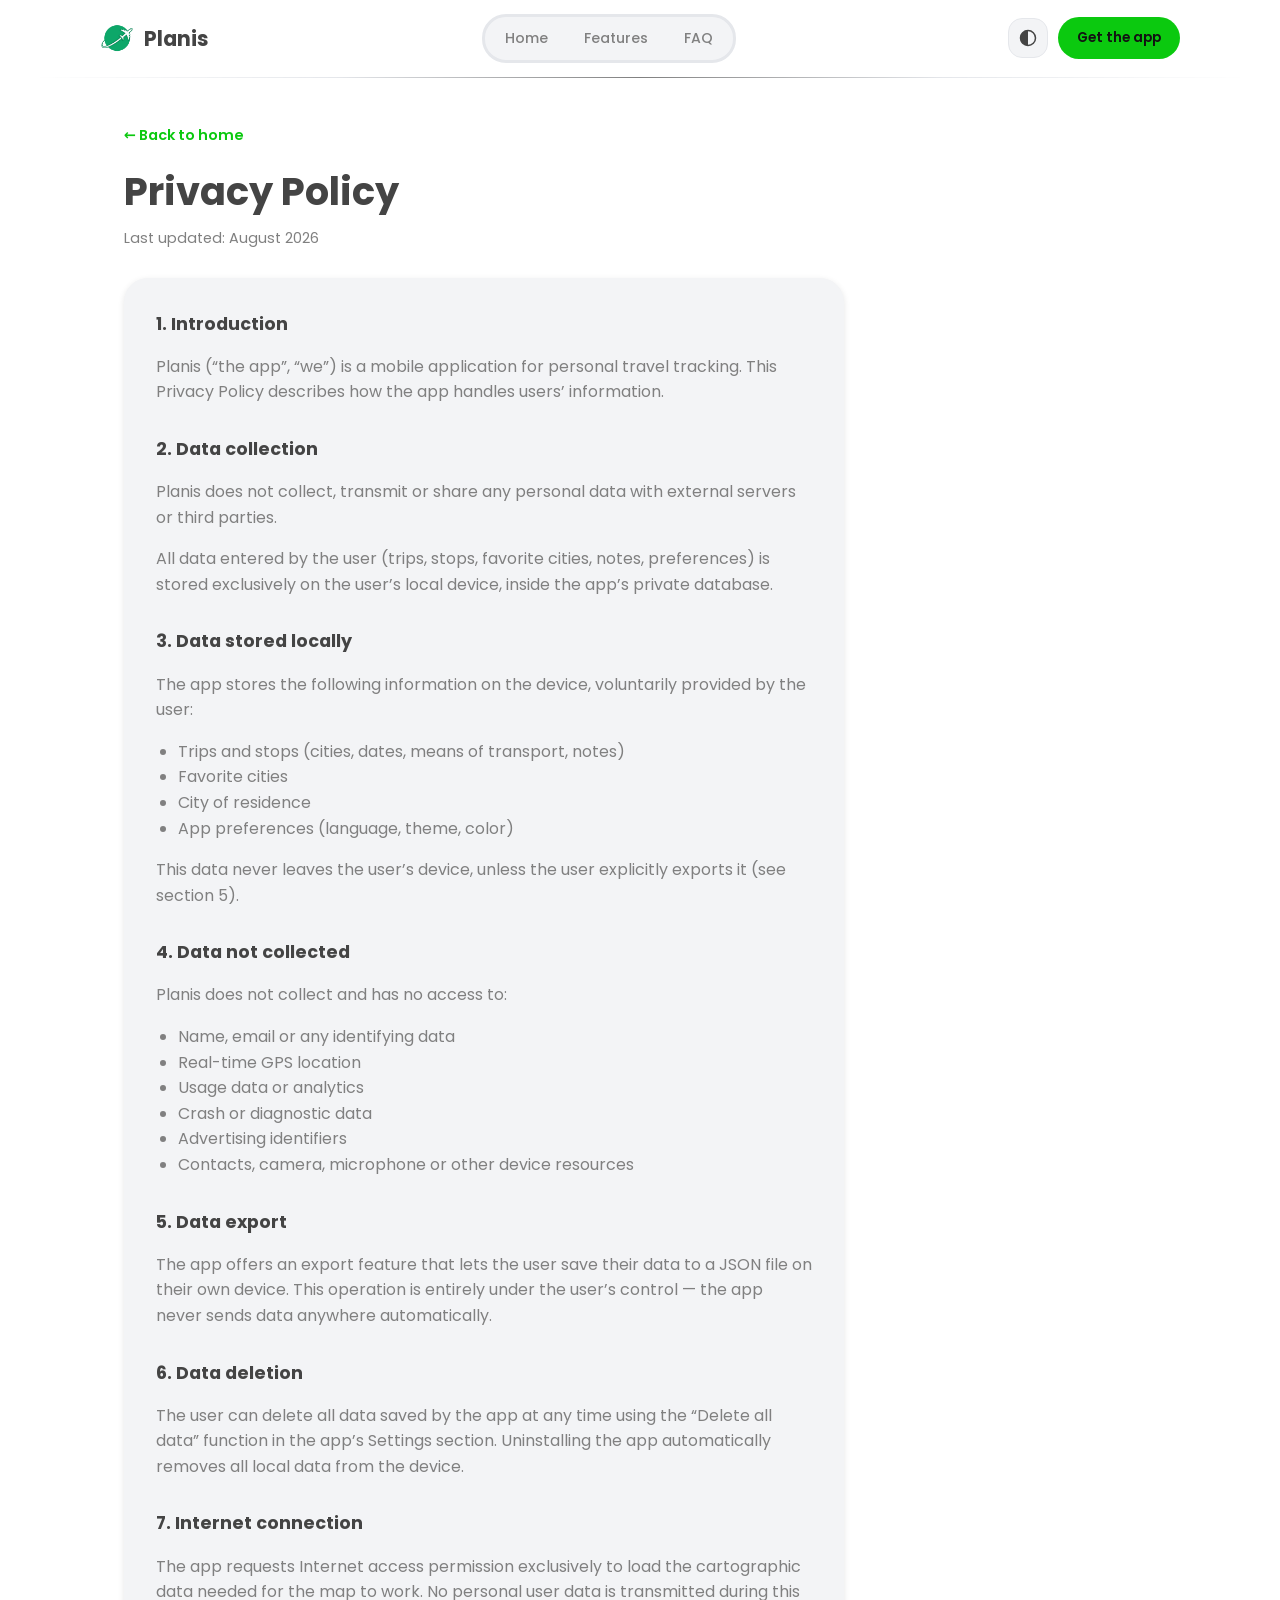
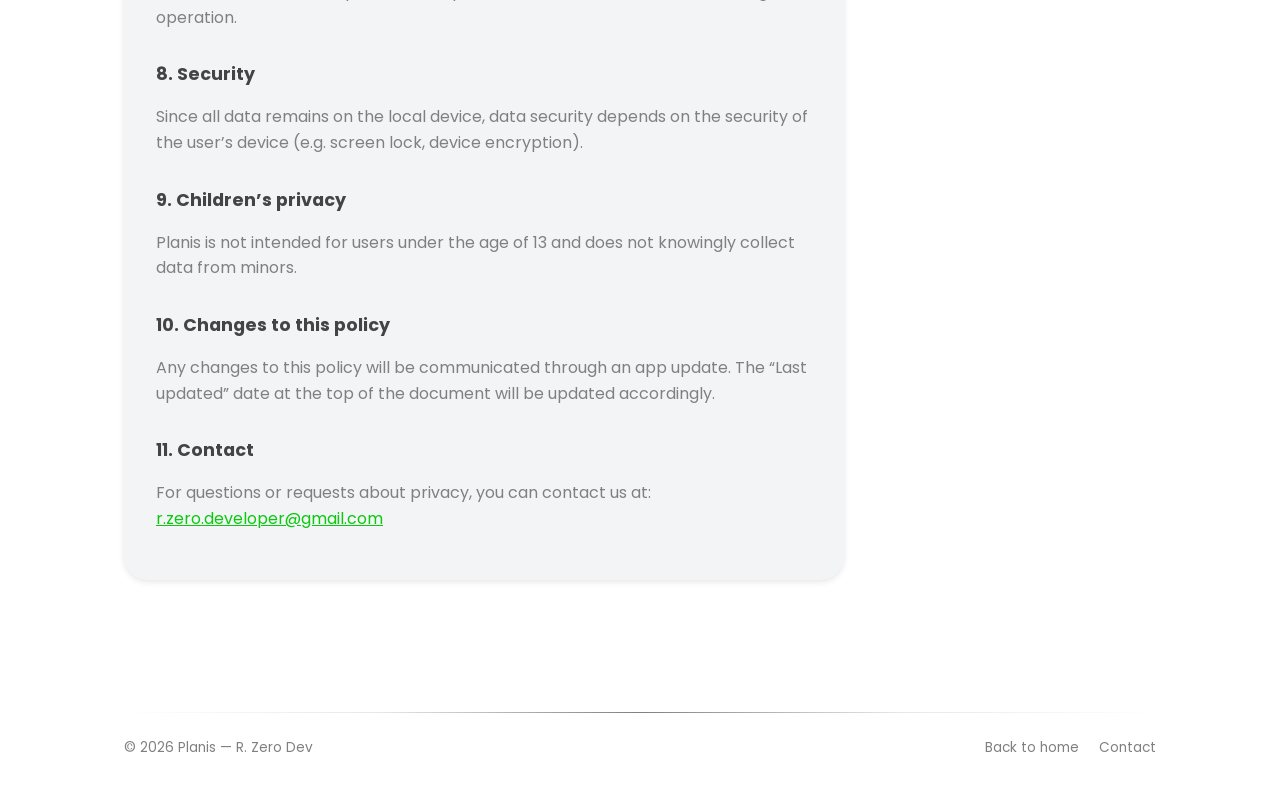
==== commit 9184a86e: "Update privacy.html" ====
--- a/privacy.html
+++ b/privacy.html
@@ -22,7 +22,7 @@
       <svg style="display:none" viewBox="0 0 32 32"><rect width="32" height="32" rx="9" fill="#0bc90f"/></svg>
       Planis
     </a>
-    <nav class="pill"><a href="index.html#features">Features</a><a href="index.html#faq">FAQ</a></nav>
+    <nav class="pill"><a href="index.html">Home</a><a href="index.html#features">Features</a><a href="index.html#faq">FAQ</a></nav>
     <div class="header-actions">
       <details class="prefs">
         <summary aria-label="Appearance"><svg viewBox="0 0 24 24" fill="none" stroke="currentColor" stroke-width="1.8" stroke-linecap="round"><circle cx="12" cy="12" r="9"/><path d="M12 3a9 9 0 0 0 0 18z" fill="currentColor" stroke="none"/></svg></summary>
@@ -51,7 +51,7 @@
 
 <main>
   <section class="legal">
-    <div class="wrap">
+    <div class="wrap"><div class="legal-inner">
       <a class="back-link" href="index.html">&larr; Back to home</a>
       <h1>Privacy Policy</h1>
       <p class="updated">Last updated: August 2026</p>
@@ -106,7 +106,7 @@
         <h2>11. Contact</h2>
         <p>For questions or requests about privacy, you can contact us at: <a href="mailto:r.zero.developer@gmail.com">r.zero.developer@gmail.com</a></p>
       </div>
-    </div>
+    </div></div>
   </section>
 </main>
 
--- a/style.css
+++ b/style.css
@@ -15,13 +15,12 @@
 }
 
 @media (prefers-color-scheme: dark) {
-  :root {
-    --surface: #121212;
-    --surface-var: #1e1e1e;
-    --outline: #2c2c2c;
-    --on: #e3e3e3;
-    --on-var: #8e8e93;
+  :root:not([data-theme="light"]) {
+    --surface: #121212; --surface-var: #1e1e1e; --outline: #2c2c2c; --on: #e3e3e3; --on-var: #8e8e93;
   }
+}
+:root[data-theme="dark"] {
+  --surface: #121212; --surface-var: #1e1e1e; --outline: #2c2c2c; --on: #e3e3e3; --on-var: #8e8e93;
 }
 
 * { box-sizing: border-box; }
@@ -155,7 +154,7 @@
 .social-btn svg { width: 20px; height: 20px; }
 .social-btn:hover { color: var(--accent); border-color: var(--accent); }
 
-.swatches { display: flex; align-items: center; gap: 8px; margin-top: 22px; color: var(--on-var); font-size: 0.82rem; }
+.swatches { display: flex; align-items: center; gap: 10px; }
 .swatch {
   width: 22px; height: 22px; border-radius: 50%;
   border: 2px solid var(--surface);
@@ -255,3 +254,69 @@
   .cta { padding: 30px 24px; }
   .legal-body { padding: 22px; }
 }
+
+
+/* ---------- Header: aspetto (tema + colore) ---------- */
+.header-actions { display: flex; align-items: center; gap: 10px; }
+.prefs { position: relative; }
+.prefs summary {
+  list-style: none; cursor: pointer;
+  width: 40px; height: 40px; border-radius: 14px;
+  display: flex; align-items: center; justify-content: center;
+  background: var(--surface-var); border: 1px solid var(--outline); color: var(--on);
+}
+.prefs summary::-webkit-details-marker { display: none; }
+.prefs summary svg { width: 20px; height: 20px; }
+.prefs[open] summary { border-color: var(--accent); color: var(--accent); }
+.prefs-panel {
+  position: absolute; right: 0; top: 50px; width: 260px; padding: 18px;
+  background: var(--surface-var); border: 1px solid var(--outline);
+  border-radius: 20px; box-shadow: 0 10px 30px rgba(0,0,0,0.25);
+}
+.prefs-label { font-size: 0.78rem; font-weight: 600; color: var(--on-var); margin: 0 0 8px; }
+.prefs-label:not(:first-child) { margin-top: 16px; }
+.seg { display: flex; background: var(--outline); border-radius: 12px; padding: 3px; }
+.seg button {
+  flex: 1; border: 0; background: transparent; color: var(--on-var);
+  font: 500 0.82rem var(--font); padding: 7px 0; border-radius: 9px; cursor: pointer;
+}
+.seg button[aria-pressed="true"] { background: var(--surface); color: var(--accent); font-weight: 700; }
+
+/* ---------- Badge Google Play ---------- */
+.badge img { height: 56px; width: auto; }
+.badge { display: inline-block; transition: transform 0.15s; }
+.badge:hover { transform: translateY(-2px); }
+
+/* ---------- Hero shot ---------- */
+.hero-shot { display: flex; justify-content: center; }
+.hero-shot img { max-height: 560px; width: auto; border-radius: 24px; box-shadow: 0 10px 30px rgba(0,0,0,0.18); }
+
+/* ---------- Feature grid (solo testo) ---------- */
+.feat-grid { display: grid; grid-template-columns: repeat(3, 1fr); gap: 16px; }
+.feat { padding: 26px; }
+.feat-icon {
+  width: 44px; height: 44px; border-radius: 14px; margin-bottom: 16px;
+  background: var(--surface); border: 1px solid var(--outline); color: var(--accent);
+  display: flex; align-items: center; justify-content: center;
+}
+.feat-icon svg { width: 22px; height: 22px; }
+.feat h3 { font-size: 1.05rem; margin: 0 0 8px; }
+.feat p { color: var(--on-var); font-size: 0.92rem; margin: 0; }
+
+/* ---------- Gallery ---------- */
+.gallery { display: flex; gap: 18px; overflow-x: auto; padding: 4px 24px 20px; scroll-snap-type: x proximity; }
+.gallery img, .gallery .ph {
+  height: 460px; width: auto; flex: 0 0 auto; border-radius: 22px;
+  scroll-snap-align: center; border: 1px solid var(--outline);
+}
+.gallery .ph { width: 230px; display: flex; align-items: center; justify-content: center; border-style: dashed; color: var(--on-var); font-size: 0.85rem; }
+
+/* ---------- Review ---------- */
+.review { padding: 44px; text-align: center; }
+.stars { display: flex; justify-content: center; gap: 6px; color: var(--accent); margin-bottom: 14px; }
+.stars svg { width: 28px; height: 28px; }
+.review h2 { margin: 0 0 8px; font-size: 1.6rem; }
+.review p { margin: 0 auto 24px; color: var(--on-var); max-width: 48ch; }
+
+@media (max-width: 860px) { .feat-grid { grid-template-columns: 1fr 1fr; } }
+@media (max-width: 600px) { .feat-grid { grid-template-columns: 1fr; } .gallery img, .gallery .ph { height: 380px; } .review { padding: 30px 22px; } }
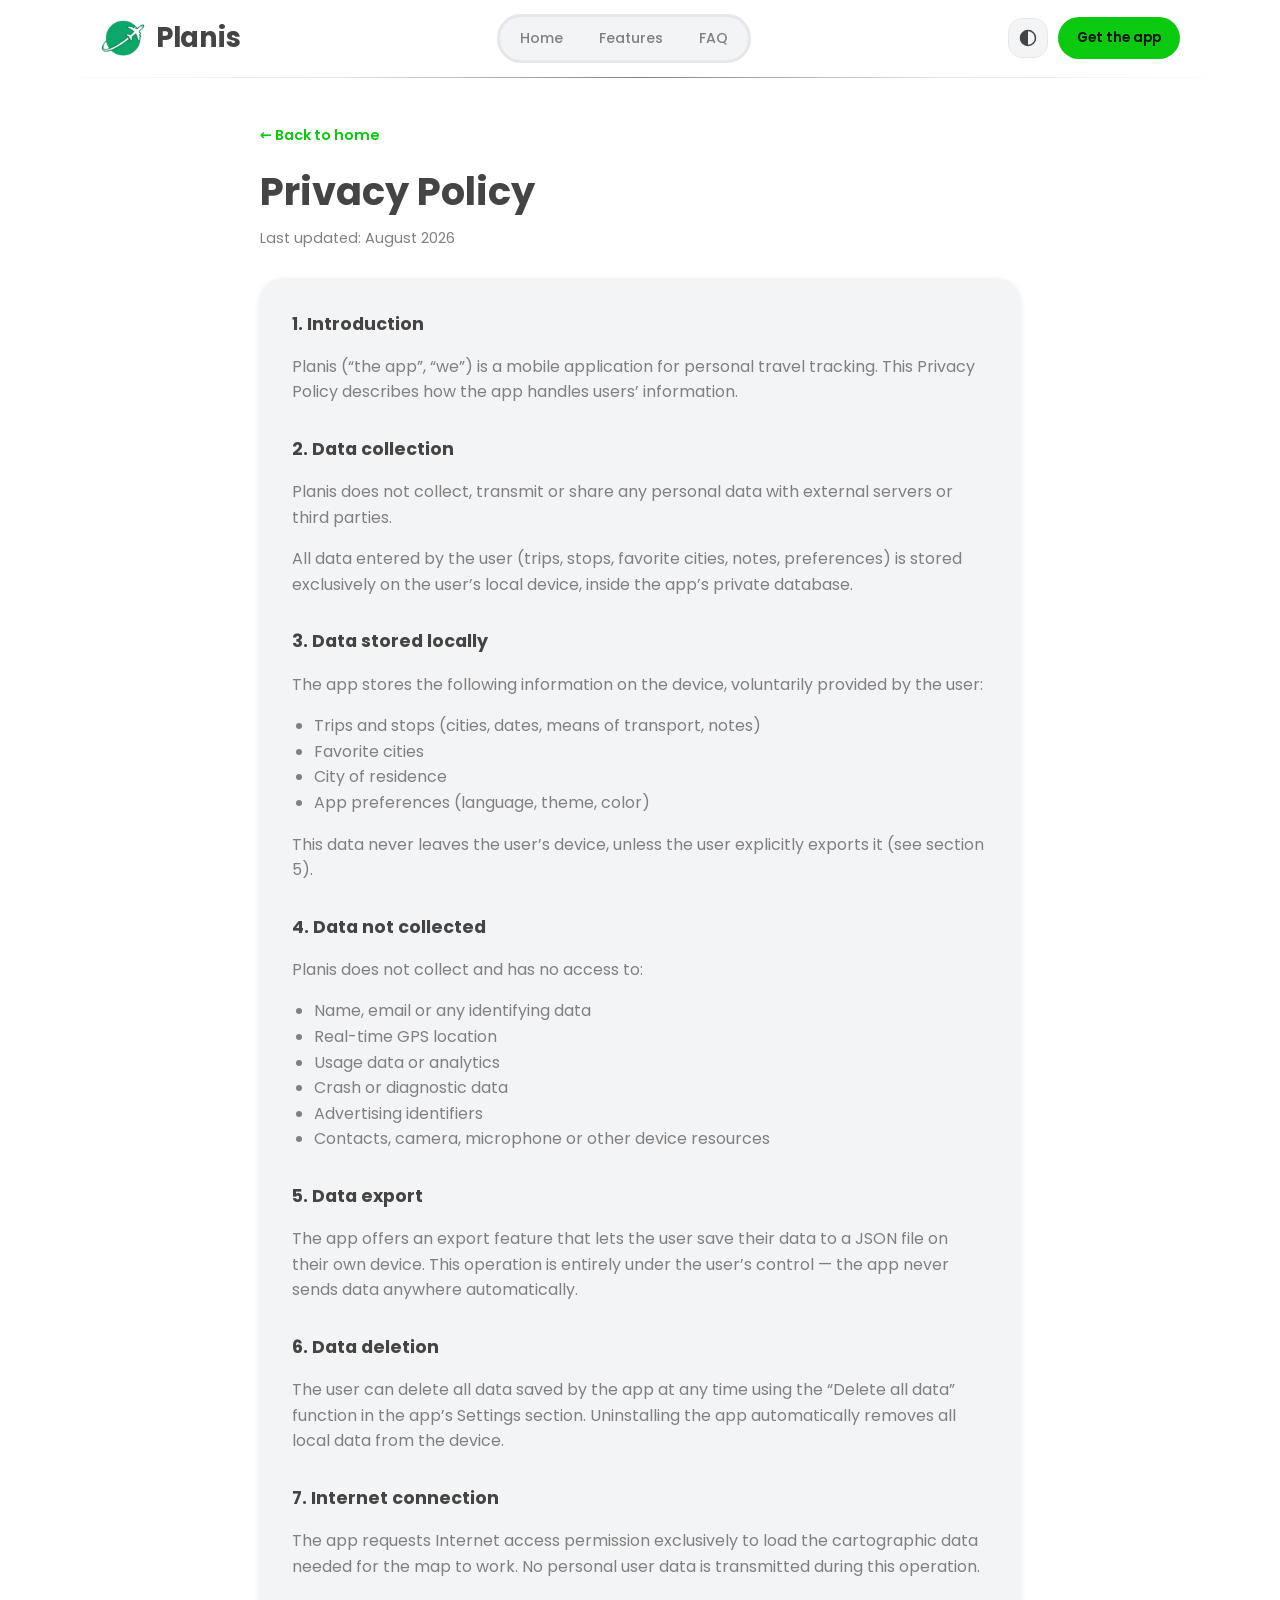
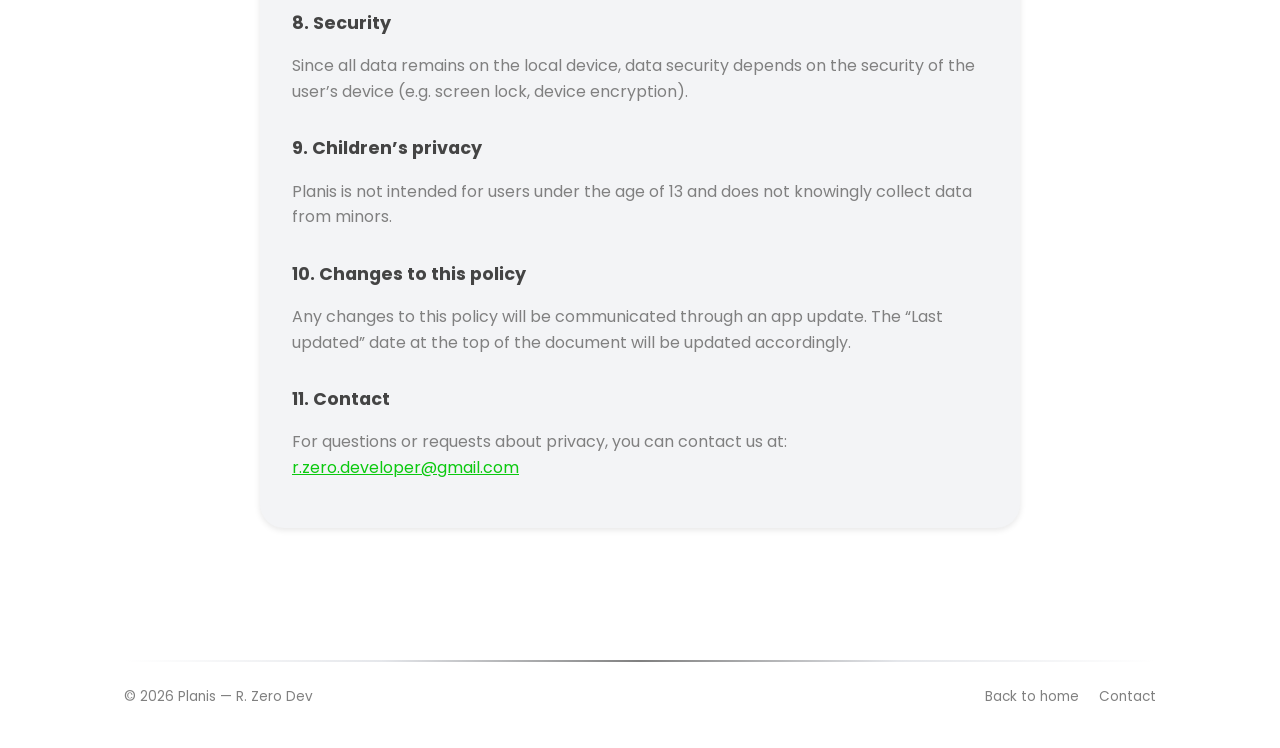
==== commit c208971d: "Update privacy.html" ====
--- a/privacy.html
+++ b/privacy.html
@@ -4,7 +4,7 @@
 <meta charset="UTF-8">
 <meta name="viewport" content="width=device-width, initial-scale=1.0">
 <title>Privacy Policy — Planis</title>
-<link rel="canonical" href="https://rzerodeveloper.github.io/planis-privacy/privacy.html">
+<link rel="canonical" href="https://rzerodeveloper.github.io/planis/privacy.html">
 <meta name="description" content="Privacy Policy of Planis: how the app handles your data.">
 <link rel="icon" href="icon.png">
 <script src="script.js"></script>
--- a/style.css
+++ b/style.css
@@ -1,6 +1,3 @@
-/* Planis landing — stile ripreso dall'app (Theme.kt): Poppins, card a 24dp,
-   superfici chiaro/scuro, colore d'accento selezionabile, linea sfumata sotto i titoli. */
-
 :root {
   --accent: #0bc90f;
   --surface: #ffffff;
@@ -48,7 +45,6 @@
 
 .wrap { max-width: var(--max-w); margin: 0 auto; padding: 0 24px; }
 
-/* Linea sfumata come sotto la TopAppBar dell'app */
 .fade-line {
   height: 1.5px;
   margin: 0 32px;
@@ -76,13 +72,13 @@
   align-items: center;
   gap: 10px;
   font-weight: 700;
-  font-size: 1.3rem;
+  font-size: 1.7rem;
+  letter-spacing: -0.01em;
   color: var(--on);
   text-decoration: none;
 }
-.logo-img, .logo svg { width: 34px; height: 34px; border-radius: 10px; }
-
-/* Barra di navigazione a pillola, come la NavigationBar dell'app */
+.logo-img, .logo svg { width: 46px; height: 46px; border-radius: 13px; }
+
 nav.pill {
   display: flex;
   gap: 4px;
@@ -143,15 +139,15 @@
 
 .social-row { display: flex; gap: 10px; }
 .social-btn {
-  width: 44px; height: 44px;
-  border-radius: 14px;
+  width: 54px; height: 54px;
+  border-radius: 16px;
   background: var(--surface-var);
   border: 1px solid var(--outline);
   display: flex; align-items: center; justify-content: center;
   color: var(--on);
   transition: color 0.15s, border-color 0.15s;
 }
-.social-btn svg { width: 20px; height: 20px; }
+.social-btn svg { width: 25px; height: 25px; }
 .social-btn:hover { color: var(--accent); border-color: var(--accent); }
 
 .swatches { display: flex; align-items: center; gap: 10px; }
@@ -235,7 +231,8 @@
 .back-link { display: inline-block; color: var(--accent); text-decoration: none; font-weight: 600; font-size: 0.9rem; margin-bottom: 14px; }
 .legal h1 { font-size: clamp(1.8rem, 3.4vw, 2.4rem); margin: 0 0 4px; }
 .legal .updated { color: var(--on-var); font-size: 0.9rem; margin: 0 0 28px; }
-.legal-body { max-width: 72ch; padding: 32px; }
+.legal-inner { max-width: 760px; margin: 0 auto; }
+.legal-body { padding: 32px; }
 .legal-body h2 { font-size: 1.1rem; margin: 30px 0 8px; color: var(--on); }
 .legal-body h2:first-child { margin-top: 0; }
 .legal-body p, .legal-body li { color: var(--on-var); }
@@ -320,3 +317,12 @@
 
 @media (max-width: 860px) { .feat-grid { grid-template-columns: 1fr 1fr; } }
 @media (max-width: 600px) { .feat-grid { grid-template-columns: 1fr; } .gallery img, .gallery .ph { height: 380px; } .review { padding: 30px 22px; } }
+
+/* Feature rows con screenshot */
+.feature-shot { display: flex; justify-content: center; }
+.feature-shot img { max-height: 520px; width: auto; max-width: 100%; border-radius: 22px; border: 1px solid var(--outline); }
+.feature-shot .ph { width: 240px; height: 420px; display: flex; align-items: center; justify-content: center; border: 2px dashed var(--outline); border-radius: 22px; color: var(--on-var); font-size: 0.85rem; }
+.more { text-align: center; padding-top: 24px; }
+.more h3 { font-size: 1.15rem; margin: 0 0 14px; }
+.more .tags { justify-content: center; }
+@media (max-width: 600px) { .feature-shot img { max-height: 440px; } .logo { font-size: 1.5rem; } .logo-img, .logo svg { width: 40px; height: 40px; } }
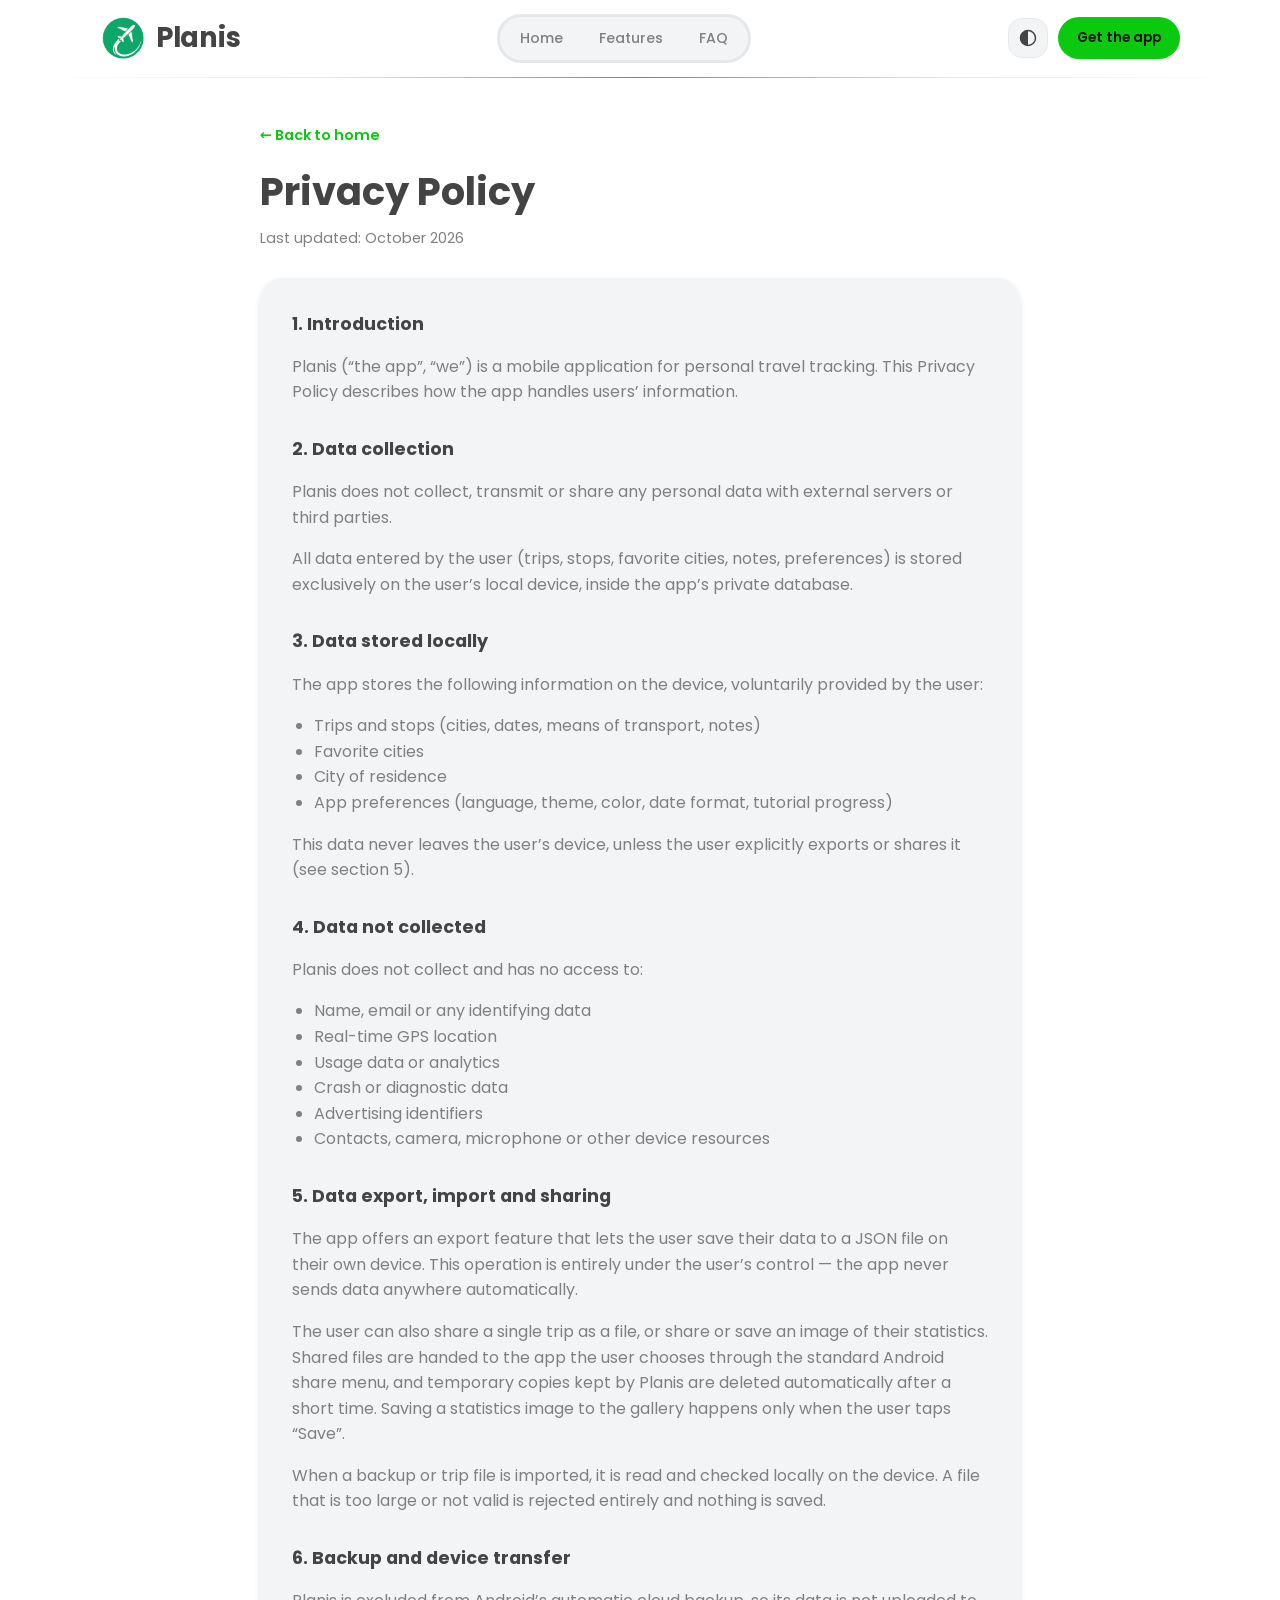
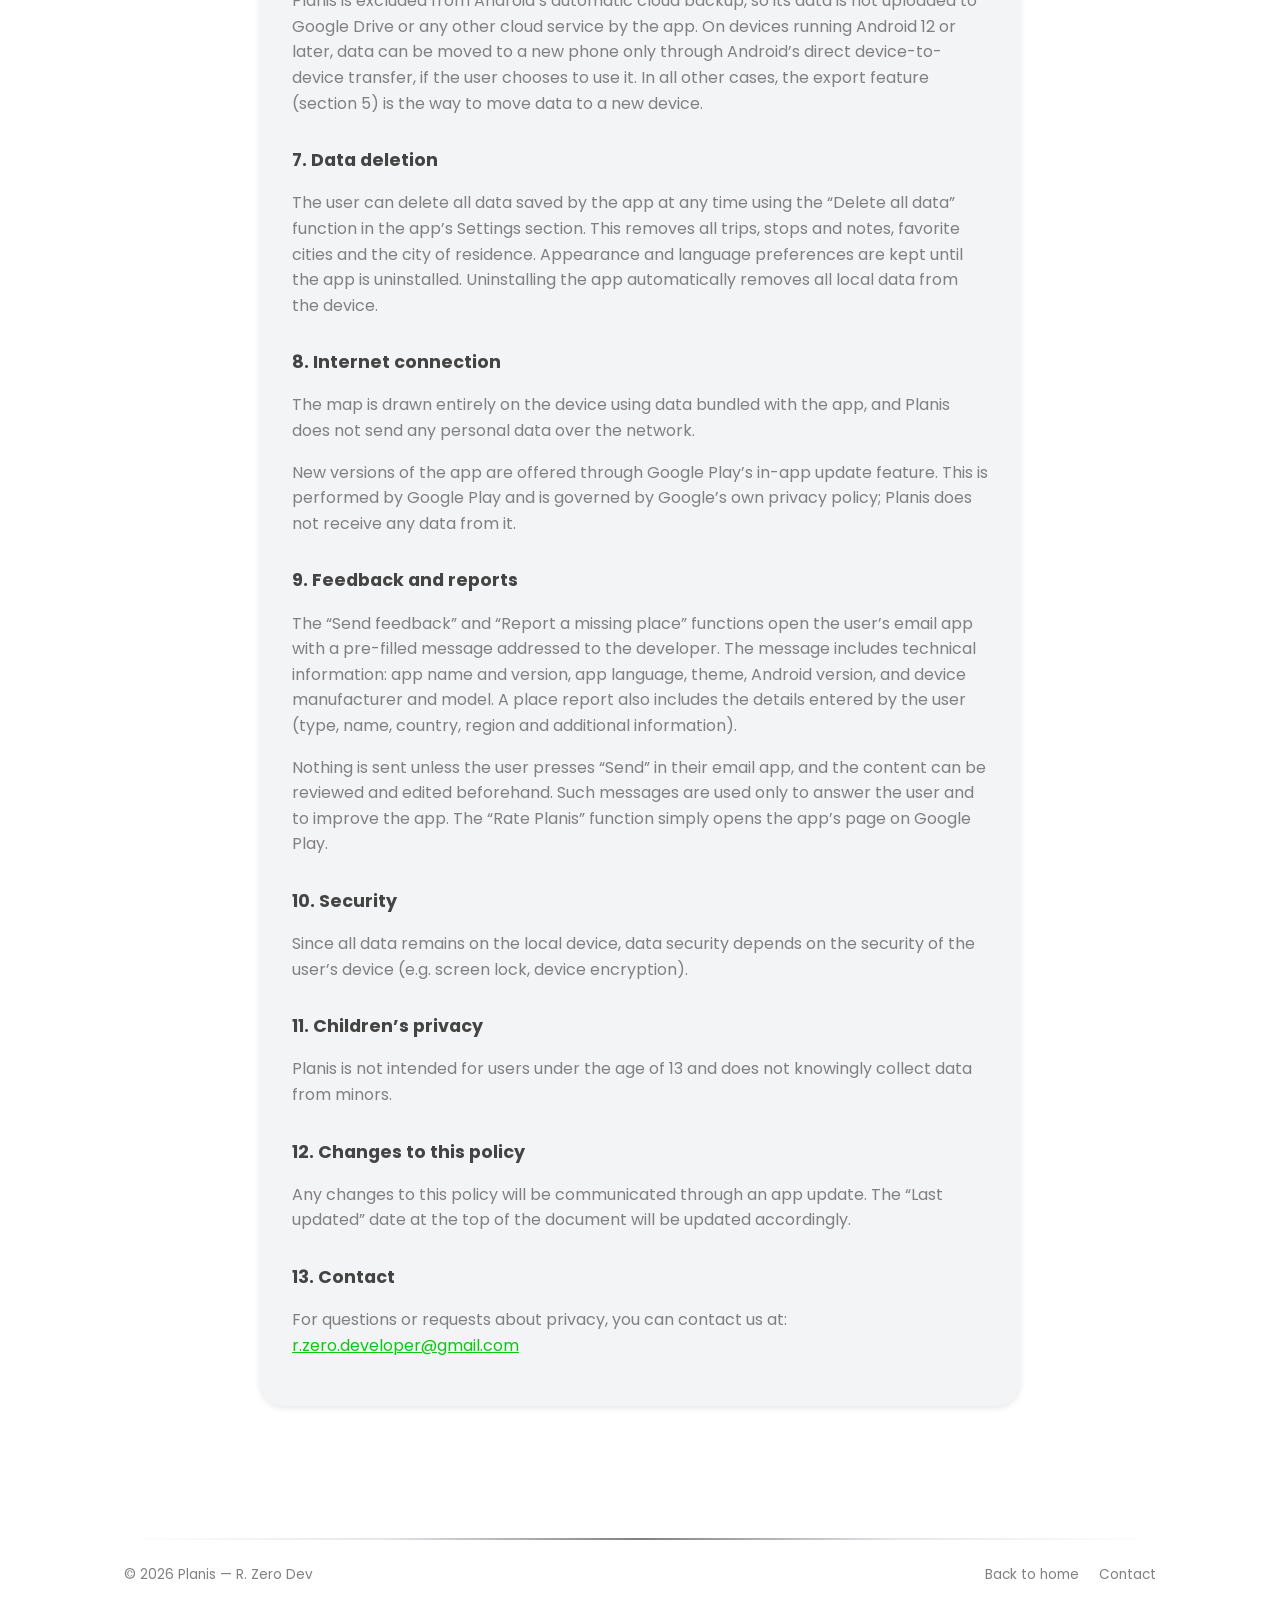
==== commit 0d8ea02c: "Update privacy.html" ====
--- a/privacy.html
+++ b/privacy.html
@@ -6,7 +6,9 @@
 <title>Privacy Policy — Planis</title>
 <link rel="canonical" href="https://rzerodeveloper.github.io/planis/privacy.html">
 <meta name="description" content="Privacy Policy of Planis: how the app handles your data.">
-<link rel="icon" href="icon.png">
+<link rel="icon" href="icon.png" sizes="any">
+<link rel="icon" type="image/png" sizes="192x192" href="icon.png">
+<link rel="apple-touch-icon" href="icon.png">
 <script src="script.js"></script>
 <link rel="preconnect" href="https://fonts.googleapis.com">
 <link rel="preconnect" href="https://fonts.gstatic.com" crossorigin>
@@ -54,7 +56,7 @@
     <div class="wrap"><div class="legal-inner">
       <a class="back-link" href="index.html">&larr; Back to home</a>
       <h1>Privacy Policy</h1>
-      <p class="updated">Last updated: August 2026</p>
+      <p class="updated">Last updated: October 2026</p>
 
       <div class="legal-body card">
         <h2>1. Introduction</h2>
@@ -70,9 +72,9 @@
           <li>Trips and stops (cities, dates, means of transport, notes)</li>
           <li>Favorite cities</li>
           <li>City of residence</li>
-          <li>App preferences (language, theme, color)</li>
+          <li>App preferences (language, theme, color, date format, tutorial progress)</li>
         </ul>
-        <p>This data never leaves the user’s device, unless the user explicitly exports it (see section 5).</p>
+        <p>This data never leaves the user’s device, unless the user explicitly exports or shares it (see section 5).</p>
 
         <h2>4. Data not collected</h2>
         <p>Planis does not collect and has no access to:</p>
@@ -85,25 +87,35 @@
           <li>Contacts, camera, microphone or other device resources</li>
         </ul>
 
-        <h2>5. Data export</h2>
+        <h2>5. Data export, import and sharing</h2>
         <p>The app offers an export feature that lets the user save their data to a JSON file on their own device. This operation is entirely under the user’s control — the app never sends data anywhere automatically.</p>
+        <p>The user can also share a single trip as a file, or share or save an image of their statistics. Shared files are handed to the app the user chooses through the standard Android share menu, and temporary copies kept by Planis are deleted automatically after a short time. Saving a statistics image to the gallery happens only when the user taps “Save”.</p>
+        <p>When a backup or trip file is imported, it is read and checked locally on the device. A file that is too large or not valid is rejected entirely and nothing is saved.</p>
 
-        <h2>6. Data deletion</h2>
-        <p>The user can delete all data saved by the app at any time using the “Delete all data” function in the app’s Settings section. Uninstalling the app automatically removes all local data from the device.</p>
+        <h2>6. Backup and device transfer</h2>
+        <p>Planis is excluded from Android’s automatic cloud backup, so its data is not uploaded to Google Drive or any other cloud service by the app. On devices running Android 12 or later, data can be moved to a new phone only through Android’s direct device-to-device transfer, if the user chooses to use it. In all other cases, the export feature (section 5) is the way to move data to a new device.</p>
 
-        <h2>7. Internet connection</h2>
-        <p>The app requests Internet access permission exclusively to load the cartographic data needed for the map to work. No personal user data is transmitted during this operation.</p>
+        <h2>7. Data deletion</h2>
+        <p>The user can delete all data saved by the app at any time using the “Delete all data” function in the app’s Settings section. This removes all trips, stops and notes, favorite cities and the city of residence. Appearance and language preferences are kept until the app is uninstalled. Uninstalling the app automatically removes all local data from the device.</p>
 
-        <h2>8. Security</h2>
+        <h2>8. Internet connection</h2>
+        <p>The map is drawn entirely on the device using data bundled with the app, and Planis does not send any personal data over the network.</p>
+        <p>New versions of the app are offered through Google Play’s in-app update feature. This is performed by Google Play and is governed by Google’s own privacy policy; Planis does not receive any data from it.</p>
+
+        <h2>9. Feedback and reports</h2>
+        <p>The “Send feedback” and “Report a missing place” functions open the user’s email app with a pre-filled message addressed to the developer. The message includes technical information: app name and version, app language, theme, Android version, and device manufacturer and model. A place report also includes the details entered by the user (type, name, country, region and additional information).</p>
+        <p>Nothing is sent unless the user presses “Send” in their email app, and the content can be reviewed and edited beforehand. Such messages are used only to answer the user and to improve the app. The “Rate Planis” function simply opens the app’s page on Google Play.</p>
+
+        <h2>10. Security</h2>
         <p>Since all data remains on the local device, data security depends on the security of the user’s device (e.g. screen lock, device encryption).</p>
 
-        <h2>9. Children’s privacy</h2>
+        <h2>11. Children’s privacy</h2>
         <p>Planis is not intended for users under the age of 13 and does not knowingly collect data from minors.</p>
 
-        <h2>10. Changes to this policy</h2>
+        <h2>12. Changes to this policy</h2>
         <p>Any changes to this policy will be communicated through an app update. The “Last updated” date at the top of the document will be updated accordingly.</p>
 
-        <h2>11. Contact</h2>
+        <h2>13. Contact</h2>
         <p>For questions or requests about privacy, you can contact us at: <a href="mailto:r.zero.developer@gmail.com">r.zero.developer@gmail.com</a></p>
       </div>
     </div></div>
--- a/style.css
+++ b/style.css
@@ -10,7 +10,7 @@
   --max-w: 1080px;
   --font: "Poppins", system-ui, sans-serif;
 }
-
+ 
 @media (prefers-color-scheme: dark) {
   :root:not([data-theme="light"]) {
     --surface: #121212; --surface-var: #1e1e1e; --outline: #2c2c2c; --on: #e3e3e3; --on-var: #8e8e93;
@@ -19,14 +19,14 @@
 :root[data-theme="dark"] {
   --surface: #121212; --surface-var: #1e1e1e; --outline: #2c2c2c; --on: #e3e3e3; --on-var: #8e8e93;
 }
-
+ 
 * { box-sizing: border-box; }
 html { scroll-behavior: smooth; }
 @media (prefers-reduced-motion: reduce) {
   html { scroll-behavior: auto; }
   * { transition-duration: 0.01ms !important; }
 }
-
+ 
 body {
   margin: 0;
   background: var(--surface);
@@ -35,24 +35,24 @@
   font-size: 16px;
   line-height: 1.6;
 }
-
+ 
 a { color: var(--accent); }
 a:focus-visible, button:focus-visible, summary:focus-visible {
   outline: 3px solid var(--accent);
   outline-offset: 3px;
 }
 img { max-width: 100%; display: block; }
-
+ 
 .wrap { max-width: var(--max-w); margin: 0 auto; padding: 0 24px; }
-
+ 
 .fade-line {
   height: 1.5px;
   margin: 0 32px;
   background: linear-gradient(90deg, transparent, var(--outline), var(--on-var), var(--outline), transparent);
 }
-
+ 
 /* ---------- Header ---------- */
-
+ 
 header.site {
   position: sticky;
   top: 0;
@@ -78,7 +78,8 @@
   text-decoration: none;
 }
 .logo-img, .logo svg { width: 46px; height: 46px; border-radius: 13px; }
-
+ 
+/* Barra di navigazione */
 nav.pill {
   display: flex;
   gap: 4px;
@@ -97,7 +98,7 @@
   transition: color 0.15s;
 }
 nav.pill a:hover { color: var(--accent); }
-
+ 
 .btn {
   display: inline-flex;
   align-items: center;
@@ -115,9 +116,9 @@
 .btn-primary { background: var(--accent); color: var(--on-accent); }
 .btn-ghost { background: var(--surface); border-color: var(--outline); color: var(--on); }
 .btn-small { padding: 9px 18px; font-size: 0.85rem; }
-
+ 
 /* ---------- Hero ---------- */
-
+ 
 .hero { padding: 64px 0 32px; }
 .hero-grid {
   display: grid;
@@ -136,7 +137,7 @@
 .hero-title em { font-style: normal; color: var(--accent); }
 .hero-sub { color: var(--on-var); font-size: 1.08rem; max-width: 46ch; margin: 0 0 30px; }
 .hero-actions { display: flex; flex-wrap: wrap; gap: 12px; margin-bottom: 28px; }
-
+ 
 .social-row { display: flex; gap: 10px; }
 .social-btn {
   width: 54px; height: 54px;
@@ -149,7 +150,7 @@
 }
 .social-btn svg { width: 25px; height: 25px; }
 .social-btn:hover { color: var(--accent); border-color: var(--accent); }
-
+ 
 .swatches { display: flex; align-items: center; gap: 10px; }
 .swatch {
   width: 22px; height: 22px; border-radius: 50%;
@@ -158,15 +159,15 @@
   cursor: pointer; padding: 0;
 }
 .swatch[aria-pressed="true"] { box-shadow: 0 0 0 2px var(--on); }
-
+ 
 /* ---------- Cards ---------- */
-
+ 
 .card {
   background: var(--surface-var);
   border-radius: var(--radius);
   box-shadow: 0 2px 6px rgba(0,0,0,0.10);
 }
-
+ 
 .shot { padding: 10px; border-radius: var(--radius); background: var(--surface-var); border: 1px solid var(--outline); overflow: hidden; }
 .shot img { width: 100%; height: auto; border-radius: 16px; }
 .shot.empty {
@@ -175,7 +176,7 @@
   color: var(--on-var); font-size: 0.85rem;
   border-style: dashed;
 }
-
+ 
 .stats {
   display: grid;
   grid-template-columns: repeat(4, 1fr);
@@ -184,14 +185,14 @@
 .stat { padding: 22px 20px; text-align: center; }
 .stat-num { font-size: 1.6rem; font-weight: 700; color: var(--accent); line-height: 1.2; }
 .stat-txt { color: var(--on-var); font-size: 0.85rem; margin-top: 4px; }
-
+ 
 /* ---------- Sections ---------- */
-
+ 
 section { padding: 56px 0; }
 .section-head { margin-bottom: 32px; }
 .section-head h2 { font-size: clamp(1.5rem, 3vw, 2rem); font-weight: 700; margin: 0 0 8px; letter-spacing: -0.01em; }
 .section-head p { color: var(--on-var); margin: 0; max-width: 56ch; }
-
+ 
 .feature { padding: 28px; display: grid; grid-template-columns: 1fr 1fr; gap: 36px; align-items: center; margin-bottom: 20px; }
 .feature.flip .feature-text { order: 2; }
 .feature h3 { font-size: 1.35rem; margin: 0 0 10px; }
@@ -202,7 +203,7 @@
   padding: 4px 12px; border-radius: 12px;
   background: var(--surface); border: 1px solid var(--outline); color: var(--on);
 }
-
+ 
 /* FAQ */
 .faq { max-width: 760px; }
 .faq details { background: var(--surface-var); border-radius: 18px; padding: 16px 22px; margin-bottom: 10px; }
@@ -211,22 +212,22 @@
 .faq summary::after { content: "+"; color: var(--accent); font-size: 1.3rem; line-height: 1; }
 .faq details[open] summary::after { content: "\2212"; }
 .faq details p { color: var(--on-var); margin: 10px 0 0; }
-
+ 
 /* CTA */
 .cta { padding: 44px; display: flex; align-items: center; justify-content: space-between; gap: 24px; flex-wrap: wrap; }
 .cta h2 { margin: 0 0 6px; font-size: 1.6rem; }
 .cta p { margin: 0; color: var(--on-var); }
-
+ 
 /* ---------- Footer ---------- */
-
+ 
 footer.site { margin-top: 24px; padding: 28px 0 40px; }
 .footer-grid { display: flex; justify-content: space-between; flex-wrap: wrap; gap: 14px; font-size: 0.85rem; color: var(--on-var); padding-top: 24px; }
 .footer-links { display: flex; gap: 20px; }
 .footer-links a { color: var(--on-var); text-decoration: none; }
 .footer-links a:hover { color: var(--accent); }
-
+ 
 /* ---------- Privacy ---------- */
-
+ 
 .legal { padding: 44px 0 80px; }
 .back-link { display: inline-block; color: var(--accent); text-decoration: none; font-weight: 600; font-size: 0.9rem; margin-bottom: 14px; }
 .legal h1 { font-size: clamp(1.8rem, 3.4vw, 2.4rem); margin: 0 0 4px; }
@@ -237,9 +238,9 @@
 .legal-body h2:first-child { margin-top: 0; }
 .legal-body p, .legal-body li { color: var(--on-var); }
 .legal-body ul { padding-left: 22px; }
-
+ 
 /* ---------- Responsive ---------- */
-
+ 
 @media (max-width: 860px) {
   .hero-grid, .feature { grid-template-columns: 1fr; }
   .feature.flip .feature-text { order: 0; }
@@ -250,9 +251,21 @@
   .wrap { padding: 0 18px; }
   .cta { padding: 30px 24px; }
   .legal-body { padding: 22px; }
-}
-
-
+  .site-bar { gap: 8px; padding: 18px 0; min-height: 65px; }
+  .header-actions { gap: 6px; }
+  .btn-small { padding: 8px 13px; font-size: 0.78rem; }
+  .prefs summary { width: 36px; height: 36px; border-radius: 12px; }
+  .prefs summary svg { width: 17px; height: 17px; }
+  .prefs-panel { width: 220px; right: -10px; }
+  header.site .wrap { padding: 0 22px; }
+}
+@media (max-width: 400px) {
+  .logo { font-size: 1.15rem; gap: 7px; }
+  .logo-img, .logo svg { width: 30px; height: 30px; border-radius: 9px; }
+  .btn-small { padding: 7px 11px; font-size: 0.72rem; }
+}
+ 
+ 
 /* ---------- Header: aspetto (tema + colore) ---------- */
 .header-actions { display: flex; align-items: center; gap: 10px; }
 .prefs { position: relative; }
@@ -278,16 +291,16 @@
   font: 500 0.82rem var(--font); padding: 7px 0; border-radius: 9px; cursor: pointer;
 }
 .seg button[aria-pressed="true"] { background: var(--surface); color: var(--accent); font-weight: 700; }
-
+ 
 /* ---------- Badge Google Play ---------- */
 .badge img { height: 56px; width: auto; }
 .badge { display: inline-block; transition: transform 0.15s; }
 .badge:hover { transform: translateY(-2px); }
-
+ 
 /* ---------- Hero shot ---------- */
 .hero-shot { display: flex; justify-content: center; }
 .hero-shot img { max-height: 560px; width: auto; border-radius: 24px; box-shadow: 0 10px 30px rgba(0,0,0,0.18); }
-
+ 
 /* ---------- Feature grid (solo testo) ---------- */
 .feat-grid { display: grid; grid-template-columns: repeat(3, 1fr); gap: 16px; }
 .feat { padding: 26px; }
@@ -299,7 +312,7 @@
 .feat-icon svg { width: 22px; height: 22px; }
 .feat h3 { font-size: 1.05rem; margin: 0 0 8px; }
 .feat p { color: var(--on-var); font-size: 0.92rem; margin: 0; }
-
+ 
 /* ---------- Gallery ---------- */
 .gallery { display: flex; gap: 18px; overflow-x: auto; padding: 4px 24px 20px; scroll-snap-type: x proximity; }
 .gallery img, .gallery .ph {
@@ -307,17 +320,17 @@
   scroll-snap-align: center; border: 1px solid var(--outline);
 }
 .gallery .ph { width: 230px; display: flex; align-items: center; justify-content: center; border-style: dashed; color: var(--on-var); font-size: 0.85rem; }
-
+ 
 /* ---------- Review ---------- */
 .review { padding: 44px; text-align: center; }
 .stars { display: flex; justify-content: center; gap: 6px; color: var(--accent); margin-bottom: 14px; }
 .stars svg { width: 28px; height: 28px; }
 .review h2 { margin: 0 0 8px; font-size: 1.6rem; }
 .review p { margin: 0 auto 24px; color: var(--on-var); max-width: 48ch; }
-
+ 
 @media (max-width: 860px) { .feat-grid { grid-template-columns: 1fr 1fr; } }
 @media (max-width: 600px) { .feat-grid { grid-template-columns: 1fr; } .gallery img, .gallery .ph { height: 380px; } .review { padding: 30px 22px; } }
-
+ 
 /* Feature rows con screenshot */
 .feature-shot { display: flex; justify-content: center; }
 .feature-shot img { max-height: 520px; width: auto; max-width: 100%; border-radius: 22px; border: 1px solid var(--outline); }
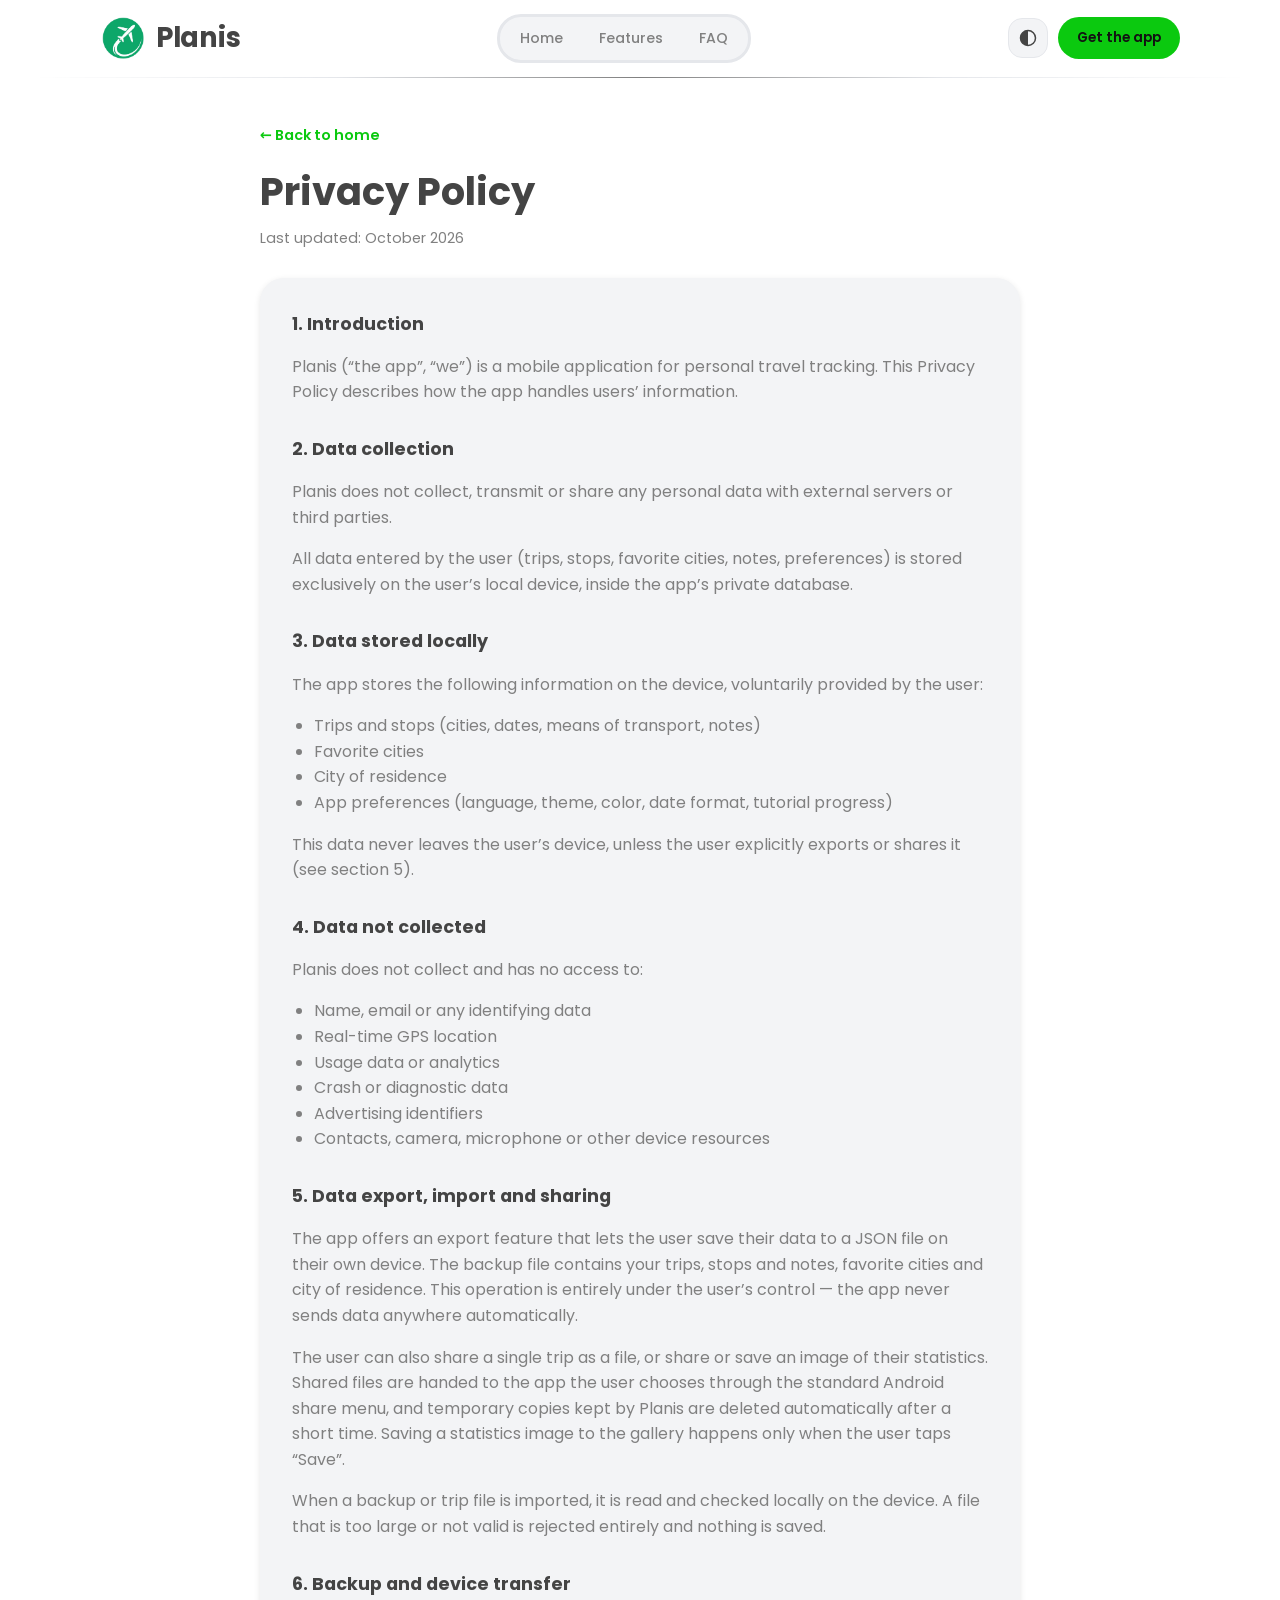
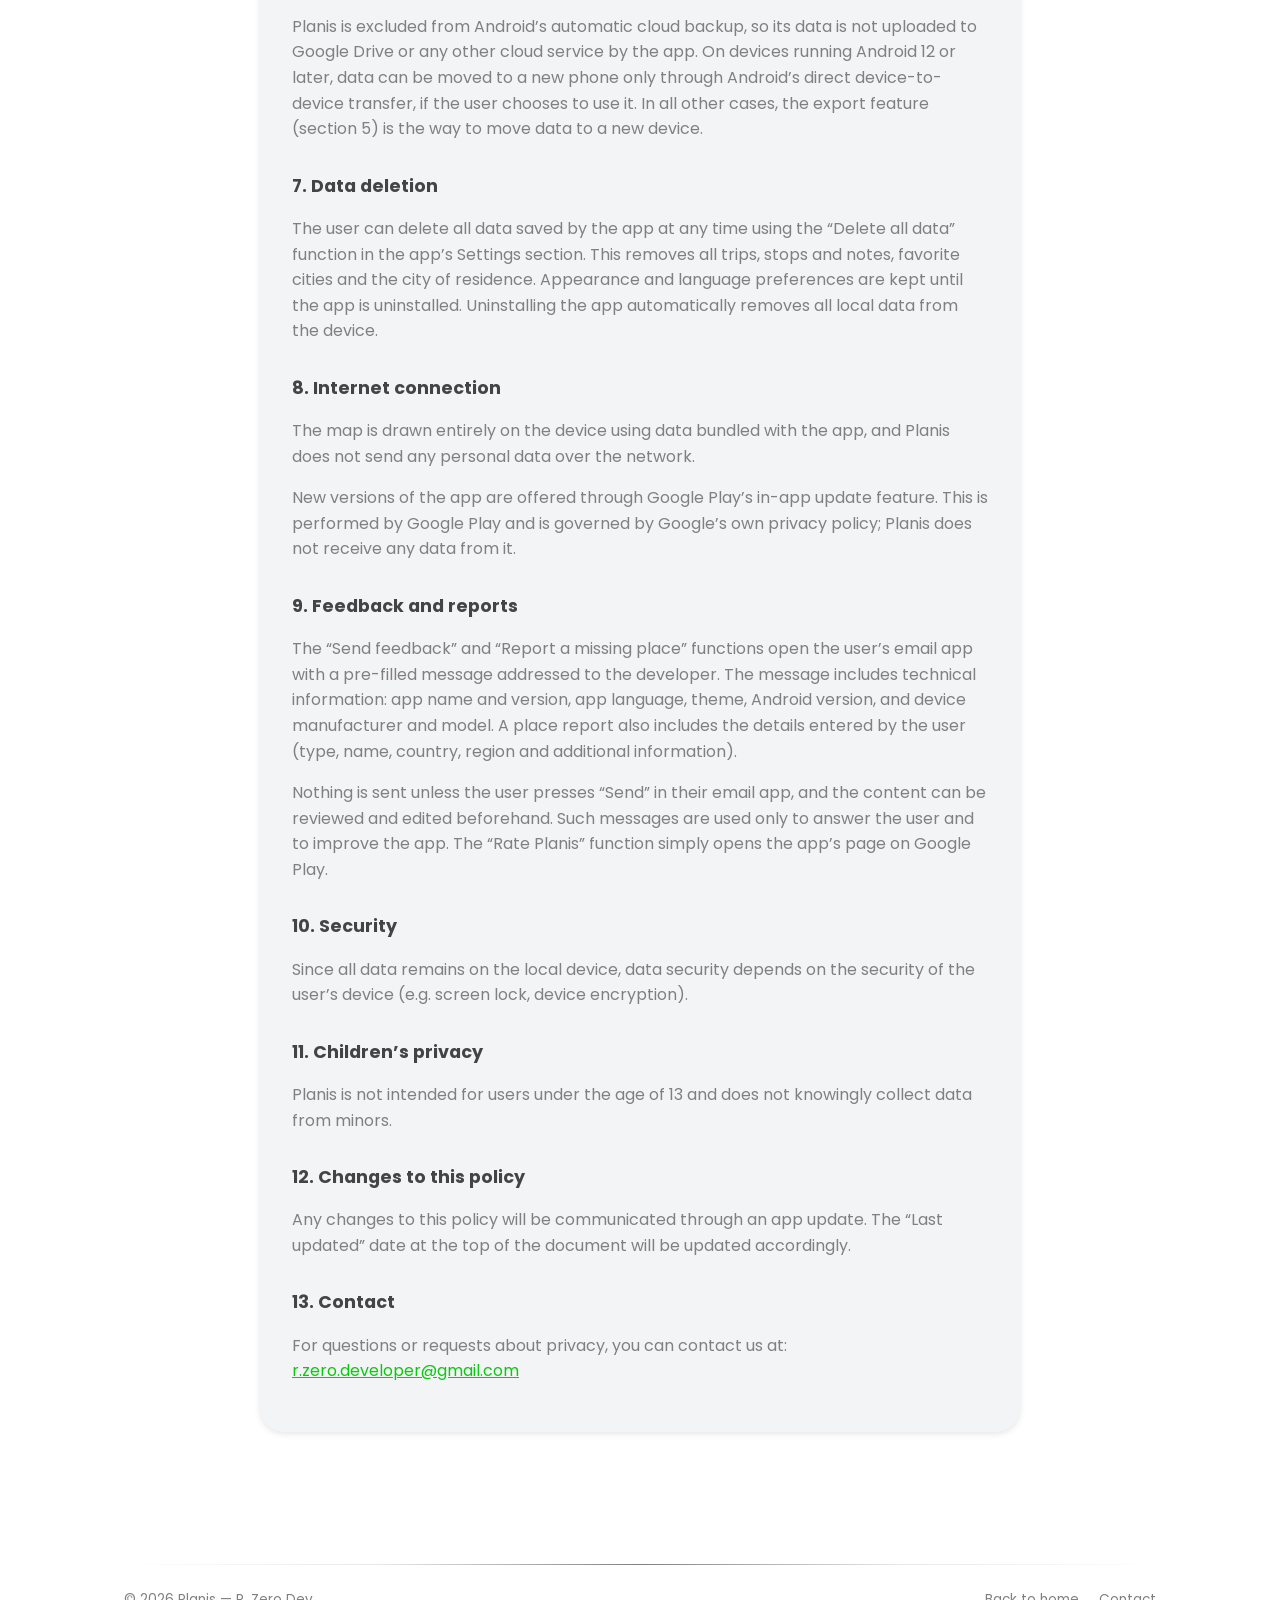
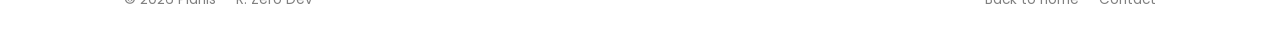
==== commit e022840f: "Update privacy.html" ====
--- a/privacy.html
+++ b/privacy.html
@@ -88,7 +88,7 @@
         </ul>
 
         <h2>5. Data export, import and sharing</h2>
-        <p>The app offers an export feature that lets the user save their data to a JSON file on their own device. This operation is entirely under the user’s control — the app never sends data anywhere automatically.</p>
+        <p>The app offers an export feature that lets the user save their data to a JSON file on their own device. The backup file contains your trips, stops and notes, favorite cities and city of residence. This operation is entirely under the user’s control — the app never sends data anywhere automatically.</p>
         <p>The user can also share a single trip as a file, or share or save an image of their statistics. Shared files are handed to the app the user chooses through the standard Android share menu, and temporary copies kept by Planis are deleted automatically after a short time. Saving a statistics image to the gallery happens only when the user taps “Save”.</p>
         <p>When a backup or trip file is imported, it is read and checked locally on the device. A file that is too large or not valid is rejected entirely and nothing is saved.</p>
 
